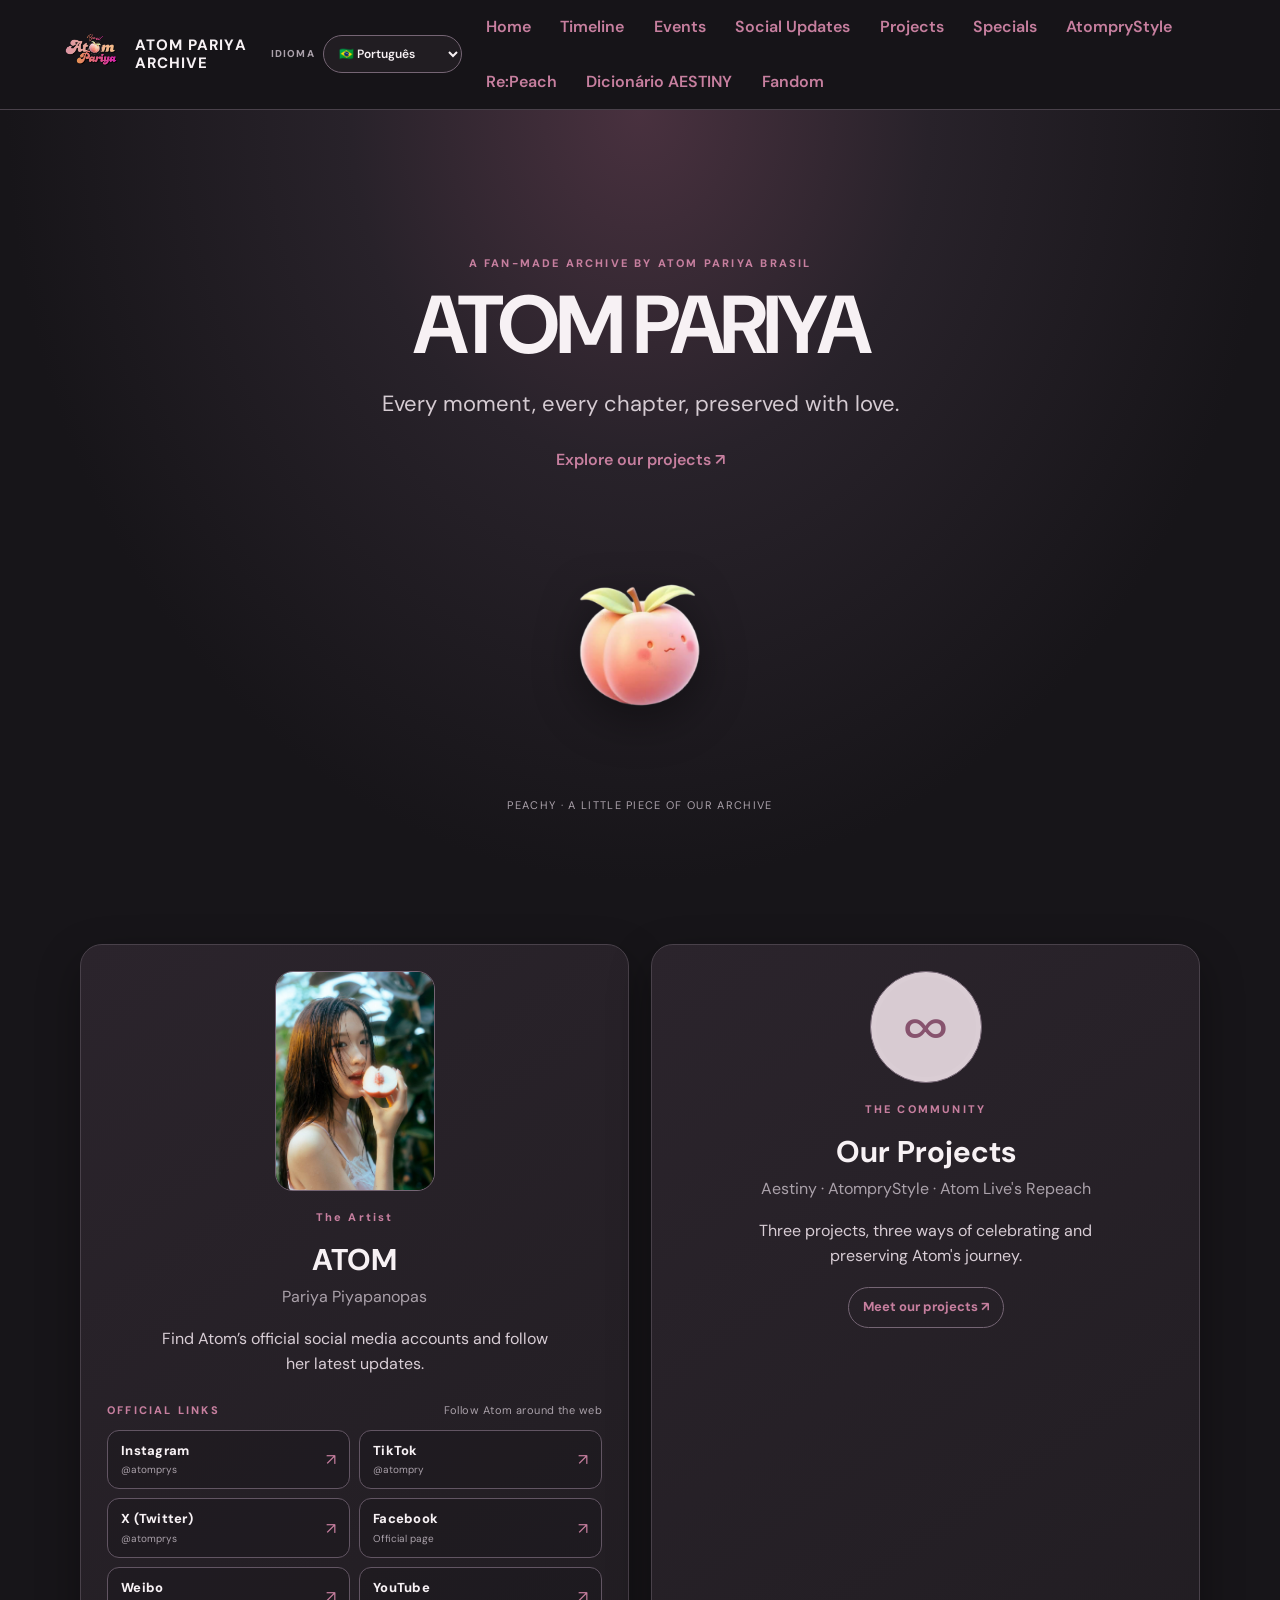
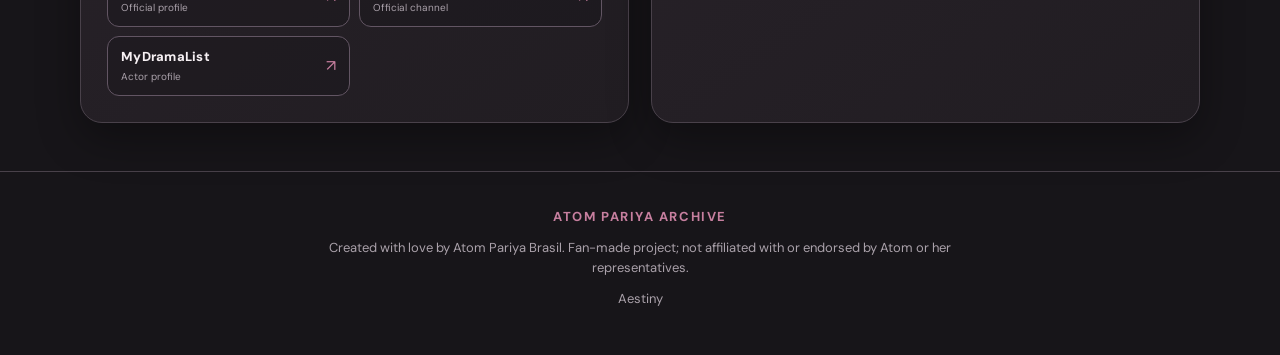
==== index.html @ 7e2a711a "Expand Fandom history and introduce Peachy mascot" ====
<!doctype html>
<html lang="pt-BR">
<head>
  <meta charset="utf-8">
  <meta name="viewport" content="width=device-width, initial-scale=1">
  <meta name="theme-color" content="#171318">
  <title>Atom Pariya Archive | Brazil</title>
  <meta name="description" content="A fan-made archive dedicated to Atom Pariya, created by Atom Pariya Brasil.">
  <link rel="stylesheet" href="styles.css?v=projects-catalogue-2026-1">
</head>
<body>
<header class="site-header">
  <a class="brand" href="#home-cards" aria-label="Atom Pariya Brasil Archive"><img class="brand-logo" src="1.%20assets/Logo%20png.png" alt="Atom Pariya Brasil"><span class="brand-label"><span>Atom Pariya</span><span>Archive</span></span></a>
  <button class="menu-toggle" aria-label="Abrir menu" aria-expanded="false">☰</button>
  <div class="language-switcher"><label for="language-select" class="language-label">Idioma</label><select id="language-select" aria-label="Selecionar idioma"><option value="pt">🇧🇷 Português</option><option value="en">🇬🇧 English</option><option value="es">🇪🇸 Español</option><option value="th">🇹🇭 ภาษาไทย</option></select></div>
  <nav id="nav">
    <a href="#home-cards">Home</a><a href="#timeline">Timeline</a><a href="#events">Events</a><a href="#social-updates">Social Updates</a><a href="#projects">Projects</a>
    <a href="#specials">Specials</a><a href="#style">AtompryStyle</a><a href="#repeach">Re:Peach</a><a href="#dictionary">Dicionário AESTINY</a><a href="#fandom">Fandom</a>
  </nav>
</header>

<main id="home">
  <section class="hero">
    <p class="eyebrow">A FAN-MADE ARCHIVE BY ATOM PARIYA BRASIL</p>
    <h1>ATOM PARIYA</h1>
    <p class="subtitle">Every moment, every chapter, preserved with love.</p>
    <a class="text-link" href="#projects">Explore our projects ↗</a>
    <div class="peachy-showcase" aria-label="Mascote Peachy em diferentes versões">
      <img id="peachy-rotator" src="1.%20assets/Peachy/Padrao/6.png" alt="Mascote Peachy — toque para ver a próxima arte; toque e segure para ampliar" loading="eager" role="button" tabindex="0" aria-label="Peachy. Toque para trocar a arte; toque e segure para ampliar.">
      <span>Peachy · A little piece of our archive</span>
    </div>
  </section>

  <section class="profiles section-wrap" id="home-cards">
    <article class="profile-card">
      <div class="portrait portrait-atom"><img src="1.%20assets/Atom/IMG_2826.jpeg" alt="Atom Pariya"></div>
      <p class="eyebrow">The Artist</p><h2>ATOM</h2>
      <p class="muted">Pariya Piyapanopas</p>
      <p class="card-copy">Find Atom’s official social media accounts and follow her latest updates.</p>
      <div class="social-heading"><span class="eyebrow">OFFICIAL LINKS</span><span class="social-note">Follow Atom around the web</span></div>
      <div class="social-links">
        <a href="https://www.instagram.com/atomprys?avpt=MWRrcW5yYWtlejJ3ZQ==" target="_blank" rel="noopener noreferrer"><span class="social-name">Instagram</span><span class="social-detail">@atomprys</span><span class="social-arrow">↗</span></a>
        <a href="https://www.tiktok.com/@atompry?_r=1&_t=ZS-9Bi00PUHsOc" target="_blank" rel="noopener noreferrer"><span class="social-name">TikTok</span><span class="social-detail">@atompry</span><span class="social-arrow">↗</span></a>
        <a href="https://x.com/atomprys?s=11" target="_blank" rel="noopener noreferrer"><span class="social-name">X (Twitter)</span><span class="social-detail">@atomprys</span><span class="social-arrow">↗</span></a>
        <a href="https://www.facebook.com/share/1FZbXjCUi7/?mibextid=wwXIfr" target="_blank" rel="noopener noreferrer"><span class="social-name">Facebook</span><span class="social-detail">Official page</span><span class="social-arrow">↗</span></a>
        <a href="https://weibo.com/u/8350121537" target="_blank" rel="noopener noreferrer"><span class="social-name">Weibo</span><span class="social-detail">Official profile</span><span class="social-arrow">↗</span></a>
        <a href="https://youtube.com/@atomprysderr7944?si=LPF7q2s1HquQ-XQS" target="_blank" rel="noopener noreferrer"><span class="social-name">YouTube</span><span class="social-detail">Official channel</span><span class="social-arrow">↗</span></a>
        <a href="https://mydramalist.com/people/19658-atom-pariya-piyapanopas" target="_blank" rel="noopener noreferrer"><span class="social-name">MyDramaList</span><span class="social-detail">Actor profile</span><span class="social-arrow">↗</span></a>
      </div>
    </article>
    <article class="profile-card project-profile">
      <div class="portrait portrait-aestiny">∞</div>
      <p class="eyebrow">THE COMMUNITY</p><h2>Our Projects</h2>
      <p class="muted">Aestiny · AtompryStyle · Atom Live's Repeach</p>
      <p class="card-copy">Three projects, three ways of celebrating and preserving Atom's journey.</p>
      <a class="outline-link" href="#projects">Meet our projects ↗</a>
    </article>
  </section>

  <section class="section-wrap intro">
    <p class="eyebrow">WELCOME TO THE ARCHIVE</p>
    <h2>A place for every chapter.</h2>
    <p class="muted">Browse updates, events, projects, special moments, fashion looks and archived live streams.</p>
  </section>

  <section class="section-wrap" id="projects">
<div class="section-heading"><div><p class="eyebrow">ATOM PARIYA BRASIL · FANBASE ARCHIVE</p><h2>Projects</h2><p class="muted">Um registro das iniciativas, homenagens e demonstrações de carinho realizadas pela comunidade.</p></div><img class="section-peachy" src="1.%20assets/Peachy/Padrao/6.png" alt="" aria-hidden="true" loading="lazy" draggable="false"></div>
<div class="fan-project-intro"><p>Este espaço reúne os projetos feitos pelos fãs para celebrar e apoiar Atom: ações de aniversário, presentes, apoio à alimentação, campanhas, eventos e outras iniciativas. Cada registro poderá reunir planejamento, datas, fotos, vídeos, metas, resultados e links das publicações.</p></div>
<div class="fan-project-grid">
<article class="fan-project-card"><span class="fan-project-icon">♡</span><p class="eyebrow">HOMENAGENS</p><h3>Birthday Projects</h3><p>Projetos de aniversário, mensagens, vídeos, artes e celebrações preparadas pelos fãs.</p><span class="fan-project-note">Arquivo de ações e lembranças</span></article>
<article class="fan-project-card"><span class="fan-project-icon">🎁</span><p class="eyebrow">PRESENTES</p><h3>Gifts & Presents</h3><p>Presentes enviados à Atom, ocasiões, registros de entrega e agradecimentos, quando disponíveis.</p><span class="fan-project-note">Arquivo de presentes</span></article>
<article class="fan-project-card"><span class="fan-project-icon">✿</span><p class="eyebrow">APOIO À EQUIPE</p><h3>Food Support</h3><p>Ações de apoio alimentar para Atom, elenco e equipes durante gravações e atividades.</p><span class="fan-project-note">Ações de apoio e bastidores</span></article>
<article class="fan-project-card"><span class="fan-project-icon">✦</span><p class="eyebrow">CAMPANHAS</p><h3>Fan Support & Campaigns</h3><p>Arrecadações, painéis, divulgações, ações coletivas e campanhas especiais.</p><span class="fan-project-note">Campanhas e resultados</span></article>
<article class="fan-project-card"><span class="fan-project-icon">⌂</span><p class="eyebrow">ENCONTROS</p><h3>Events & Fanmeetings</h3><p>Iniciativas de fãs relacionadas a encontros, fanmeetings e apoio em eventos.</p><span class="fan-project-note">Eventos e participação da comunidade</span></article>
<article class="fan-project-card"><span class="fan-project-icon">∞</span><p class="eyebrow">INICIATIVAS ESPECIAIS</p><h3>Special Projects</h3><p>Outras homenagens, colaborações e projetos que merecem permanecer registrados.</p><span class="fan-project-note">Outras iniciativas</span></article>
</div><p class="archive-note">O arquivo será preenchido com registros e materiais confirmados. Metas não alcançadas, projetos individuais e ações coletivas também fazem parte da história e serão apresentados com transparência.</p></section>
  <section class="section-wrap knowledge-section" id="dictionary">
    <div class="section-heading"><div><p class="eyebrow">AESTINY · LANGUAGE & REFERENCES</p><h2>Dicionário AESTINY</h2><p class="muted">Um guia para entender palavras, expressões, referências e termos ligados à Atom, ao VIIS e ao universo AESTINY.</p></div><img class="section-peachy" src="1.%20assets/Peachy/Padrao/6.png" alt="" aria-hidden="true" loading="lazy" draggable="false"></div>
    <p class="knowledge-intro">Os significados são apresentados com contexto. Quando uma expressão depender da situação em que Atom a usou, isso será indicado para evitar traduções literais que mudem a intenção.</p>
    <div class="knowledge-grid">
      <article class="knowledge-card"><p class="eyebrow">CARREIRA · MÚSICA</p><h3>Debut</h3><p>Estreia oficial de uma artista, grupo ou projeto na indústria do entretenimento. No K-pop e no T-pop, costuma marcar o início oficial das atividades de um grupo ou solista.</p></article>
      <article class="knowledge-card"><p class="eyebrow">CARREIRA · MÚSICA</p><h3>Debut Single</h3><p>O single de estreia: a primeira música lançada oficialmente para apresentar um artista ou grupo ao público.</p></article>
      <article class="knowledge-card"><p class="eyebrow">VIIS · POSIÇÕES</p><h3>Visual</h3><p>Uma posição ou título usado em alguns grupos para destacar a integrante associada à imagem visual do grupo. Não significa que essa seja sua única função ou habilidade.</p></article>
      <article class="knowledge-card"><p class="eyebrow">VIIS · POSIÇÕES</p><h3>Leader Vocal</h3><p>Termo usado para indicar uma vocalista de destaque ou liderança na linha vocal. A designação exata pode variar conforme a forma como a própria empresa apresenta as posições do grupo.</p></article>
      <article class="knowledge-card"><p class="eyebrow">EXPRESSÕES · THAI</p><h3>Leeng</h3><p>Expressão registrada aqui conforme a pronúncia/romanização usada pelos fãs. O significado e a escrita tailandesa precisam ser confirmados pelo contexto original antes de fixarmos uma tradução.</p></article>
      <article class="knowledge-card"><p class="eyebrow">FANDOM · GÍRIAS</p><h3>Kê (เคะ)</h3><p>Termo usado em comunidades de BL/GL e fandoms para se referir ao papel bottom/passivo em uma dinâmica de casal fictícia. O sentido depende do contexto e não deve ser usado para presumir a vida pessoal de alguém.</p></article>
      <article class="knowledge-card"><p class="eyebrow">FANDOM · GÍRIAS</p><h3>Mé (เมะ)</h3><p>Termo usado em comunidades de BL/GL e fandoms para se referir ao papel top/ativo em uma dinâmica de casal fictícia. O sentido depende do contexto e não deve ser usado para presumir a vida pessoal de alguém.</p></article>
      <article class="knowledge-card"><p class="eyebrow">EXPRESSÕES · ENGLISH</p><h3>Slaaaay</h3><p>Gíria elogiosa em inglês, usada para celebrar alguém que arrasou, está incrível ou fez algo muito bem. Alongar o “a” intensifica a empolgação.</p></article>
      <article class="knowledge-card"><p class="eyebrow">ATOM · EXPRESSÕES</p><h3>I love red</h3><p>Frase em inglês associada à Atom e registrada como uma de suas expressões recorrentes. O contexto específico de cada uso pode ser acrescentado junto ao exemplo ou vídeo de origem.</p></article>
      <article class="knowledge-card"><p class="eyebrow">ATOM · GESTOS</p><h3>Peach Sign</h3><p>O gesto de formar ou apontar para um pêssego nas bochechas, criando a referência visual ao símbolo de Peachy e ao universo da Atom.</p></article>
    </div>
    <p class="archive-note">O dicionário será ampliado aos poucos. Expressões com grafia ou significado ainda não confirmados ficarão identificadas como pendentes de contexto.</p>
  </section>
  <section class="section-wrap knowledge-section" id="fandom">
    <div class="section-heading"><div><p class="eyebrow">AESTINY · FAN CULTURE</p><h2>Fandom</h2><p class="muted">A história dos nomes que acompanharam cada fase da nossa caminhada com Atom — e os símbolos que continuam nos unindo.</p></div><img class="section-peachy" src="1.%20assets/Peachy/Padrao/6.png" alt="" aria-hidden="true" loading="lazy" draggable="false"></div>
    <div class="fandom-story">
      <p class="fandom-lead">Cada nome marcou um momento especial da nossa história com Atom. Eles não representam fandoms separados, nem etapas que se substituem: são capítulos que se somam e fazem parte de quem somos hoje.</p>
      <div class="fandom-name-list">
        <article class="knowledge-card fandom-era"><p class="eyebrow">2015 EM DIANTE · AS PRIMEIRAS REFERÊNCIAS</p><h3>Peach 🍑</h3><p>Desde 2015, os primeiros fãs usavam “Peach” para se referir à Atom e também a si mesmos. Foi uma das primeiras formas carinhosas de criar uma identidade compartilhada entre ela e quem a acompanhava.</p></article>
        <article class="knowledge-card fandom-era"><p class="eyebrow">2023–2026 · FASE VIIS / GNEST</p><h3>Atomic</h3><p>Entre 2023 e 2026, “Atomic” foi usado para se referir aos fãs antigos de Atom e também aos fãs que a tinham como bias ou ult e a conheceram durante sua trajetória como trainee na GNEST/GMM Academy ou como integrante do VIIS.</p></article>
        <article class="knowledge-card fandom-era"><p class="eyebrow">MARÇO–22 DE OUTUBRO DE 2026 · BROKEN (OF) LOVE</p><h3>Fayemily da Atom</h3><p>Na cerimônia de bênçãos de <em>Broken (Of) Love</em>, em março de 2026, Atom nos chamou pela primeira vez de “Fayemily” dela. Recebemos esse nome com muito carinho e continuamos a usá-lo. Ele representa o começo de mais um ciclo que Atom sonhava viver — e que tivemos o prazer de acompanhar, viver e construir junto com ela.</p></article>
        <article class="knowledge-card fandom-era fandom-current"><p class="eyebrow">23 DE OUTUBRO DE 2026 · UM NOVO NOME OFICIAL</p><h3>AESTINY</h3><p>Em 23 de outubro de 2026, Atom nos nomeou oficialmente e nos chamou pela primeira vez de <strong>AESTINY</strong>.</p><p class="fandom-etymology"><strong>ATOM + AESTHETIC + INFINITY</strong></p><p>AESTINY nasce da junção de <strong>Atom</strong>, <strong>Aesthetic</strong> e <strong>Infinity</strong> — um nome que carrega a identidade da artista e a ideia de uma conexão que continua se expandindo.</p><p><a class="text-link" href="https://www.instagram.com/reel/De4ZEfQuX3F/?hvrq=Z3o1aGZkNTk3bTU5" target="_blank" rel="noopener noreferrer">Assistir ao vídeo com a tradução de Atom explicando o nome ↗</a></p></article>
      </div>
      <div class="fandom-welcome">
        <p>É importante lembrar: esses nomes não nos dividem. Cada um nasceu em uma época e se tornou parte agregadora da história que vivemos com Atom. Não nos consideramos apenas um deles, mas a união de todos — porque cada fase compartilhada com Atom tornou nossos dias mais felizes e leves.</p>
        <p>A quem chegou agora, ou se juntou a nós ao longo do caminho: sejam muito bem-vindos. Que os conteúdos de Atom possam trazer conforto quando vocês precisarem e acrescentar felicidade sempre que possível. Esperamos que nossa artista seja lembrada como alguém de sorriso leve e olhos cheios de vida — olhos que ficam pequenininhos quando ela sorri e que parecem ter o poder de aliviar as tristezas e os problemas de quem está por perto, criando seu próprio universo de risadas.</p>
      </div>
    </div>
    <div class="fandom-mascot">
      <div class="section-heading"><div><p class="eyebrow">OUR FANDOM MASCOT</p><h3>Peachy 🍑</h3></div></div>
      <div class="mascot-layout">
        <img src="1.%20assets/Peachy/Padrao/6.png" alt="Peachy, mascote do fandom de Atom" loading="lazy" draggable="false">
        <div><p>Peachy é o mascote que criamos para representar o fandom de Atom. Ele simboliza a própria Atom, pois ela é o motivo da equação que nos une, mesmo sendo tão diferentes e estando em tantas partes do mundo.</p>
        <p>Todos os anos, Peachy ganha uma nova versão, com características que representam os momentos vividos e as evoluções de Atom. Essas mudanças são definidas por votação do fandom, entre os fãs que mais contribuem enviando apoio à TomTom.</p>
        <p>Todos são bem-vindos para participar, compartilhar ideias e contribuir com boas mudanças para o mascote, para o time de organização e para a equipe como um todo. Peachy também cresce e se transforma com a participação e o carinho da comunidade.</p></div>
      </div>
    </div>
    <p class="archive-note">Peach, Atomic, Fayemily e AESTINY: nomes diferentes, uma só história construída com Atom.</p>
  </section>
  <section class="section-wrap" id="timeline">
    <div class="section-heading"><div><p class="eyebrow">THE JOURNEY</p><h2>Timeline</h2></div><img class="section-peachy" src="1.%20assets/Peachy/Padrao/6.png" alt="" aria-hidden="true" loading="lazy" draggable="false"></div>
    <div id="work-detail-panel" class="work-detail-panel" hidden><button type="button" class="work-detail-back" data-work-back>← Voltar à linha do tempo</button><div id="work-detail-content"></div></div><div class="timeline-list">
      <article class="timeline-entry"><div class="timeline-entry-content"><h3>Social Death Vote</h3><div class="timeline-slideshow" data-slideshow="social-death-vote" aria-label="Galeria de fotos de Social Death Vote"><img class="timeline-slide active" src="1.%20assets/Timeline/Social%20Death%20Vote/IMG_2840.jpeg" alt="Atom Pariya em Social Death Vote" loading="lazy"><img class="timeline-slide" src="1.%20assets/Timeline/Social%20Death%20Vote/IMG_2841.jpeg" alt="Atom Pariya em Social Death Vote" loading="lazy"><img class="timeline-slide" src="1.%20assets/Timeline/Social%20Death%20Vote/IMG_2842.jpeg" alt="Atom Pariya em Social Death Vote" loading="lazy"><img class="timeline-slide" src="1.%20assets/Timeline/Social%20Death%20Vote/IMG_2843.jpeg" alt="Atom Pariya em Social Death Vote" loading="lazy"><img class="timeline-slide" src="1.%20assets/Timeline/Social%20Death%20Vote/IMG_2844.jpeg" alt="Atom Pariya em Social Death Vote" loading="lazy"><img class="timeline-slide" src="1.%20assets/Timeline/Social%20Death%20Vote/IMG_2845.jpeg" alt="Atom Pariya em Social Death Vote" loading="lazy"></div><p class="timeline-year">19/05/2018 – 23/06/2018</p><p class="work-catalogue-kind">Série · Suspense · Mistério · Drama</p><p>Atom's first acting work. She played Best in the Channel 3 series.</p><button class="timeline-detail-button" type="button" data-work-detail="social-death-vote">Abrir arquivo da obra ↗</button></div></article>
      <article class="timeline-entry"><span class="timeline-year">2023–2025</span><div><h3>VIIS · GNEST</h3><p>Trajetória musical de Atom como integrante do grupo T-pop VIIS.</p><button class="timeline-detail-button" type="button" data-work-detail="viis">Abrir arquivo da trajetória ↗</button></div></article>
      <article class="timeline-entry"><span class="timeline-year">2026</span><div><h3>Fabel Entertainment</h3><p>A new chapter in Atom's career, expanding her work as an actress and performer.</p></div></article>
      <article class="timeline-entry"><span class="timeline-year">2026</span><div><h3>BROKEN (Of) LOVE</h3><p>Atom's second acting work, starring as Lalin / Lyla. Premiered on March 28, 2026.</p><button class="timeline-detail-button" type="button" data-work-detail="broken-of-love">Abrir arquivo da obra ↗</button></div></article>
      <div id="timeline-musical-entries" aria-live="polite"><p class="muted">Carregando os registros musicais…</p></div>
    </div>
  </section>
  <section class="section-wrap" id="social-updates">
    <div class="section-heading"><div><p class="eyebrow">ATOM · SOCIAL MEDIA ARCHIVE</p><h2>Social Updates</h2><p class="muted">Posts and moments shared by Atom across her official social media accounts.</p></div><img class="section-peachy" src="1.%20assets/Peachy/Padrao/6.png" alt="" aria-hidden="true" loading="lazy" draggable="false"></div>
    <div class="social-toolbar">
      <div class="social-update-categories" role="group" aria-label="Filter social publications">
        <button class="social-filter active" type="button" data-social-filter="all">All publications</button>
        <button class="social-filter" type="button" data-social-filter="posts">Posts</button>
        <button class="social-filter" type="button" data-social-filter="interactions">Interactions</button>
        <button class="social-filter" type="button" data-social-filter="fan-moments">Fan Moments</button>
      </div>
      <div class="social-view-switch" role="group" aria-label="Choose display mode">
        <button class="social-view-button active" type="button" data-social-view="feed" aria-pressed="true">Feed</button>
        <button class="social-view-button" type="button" data-social-view="table" aria-pressed="false">Table</button>
      </div>
    </div>
    <div class="social-filter-panel">
      <p class="social-filter-title">Filters</p>
      <div class="social-filter-controls">
        <label class="social-control"><span>Platform</span><select id="social-platform-filter"><option value="all">All platforms</option></select></label>
        <label class="social-control social-search-control"><span>Search captions & hashtags</span><input id="social-search" type="search" placeholder="Search captions, translations, hashtags..."></label>
        <label class="social-control"><span>Period</span><select id="social-period">
          <option value="all">Any date</option><option value="today">Today</option><option value="7d">Last 7 days</option><option value="30d">Last 30 days</option><option value="90d">Last 3 months</option><option value="year">This year</option><option value="custom">Custom range</option>
        </select></label>
        <label class="social-control"><span>Sort</span><select id="social-sort"><option value="newest">Newest first</option><option value="oldest">Oldest first</option></select></label>
      </div>
      <div class="social-custom-dates">
        <label class="social-control"><span>From</span><input id="social-from" type="date"></label>
        <label class="social-control"><span>To</span><input id="social-to" type="date"></label>
      </div>
      <p id="social-results-count" class="social-results-count" aria-live="polite">Showing 0 results</p>
    </div>
    <div id="social-updates-grid" class="social-updates-grid" aria-live="polite">
      <div class="empty-state social-empty"><span>♡</span><h3>Coming soon</h3><p>Social media updates will appear here as they are added to the archive.</p></div>
    </div>
    <p class="archive-note">Lives are archived separately in Re:Peach.</p>
  </section>
  <section class="section-wrap" id="events">
    <div class="section-heading"><div><p class="eyebrow">MEET · SHOWS · APPEARANCES</p><h2>Events</h2></div><img class="section-peachy" src="1.%20assets/Peachy/Padrao/6.png" alt="" aria-hidden="true" loading="lazy" draggable="false"></div>
    <div class="empty-state"><span>♡</span><h3>Events archive</h3><p>Browse events by date, category and project.</p></div>
  </section>
  <section class="section-wrap" id="specials">
    <div class="section-heading"><div><p class="eyebrow">MOMENTS THAT MATTER</p><h2>Specials</h2></div><img class="section-peachy" src="1.%20assets/Peachy/Padrao/6.png" alt="" aria-hidden="true" loading="lazy" draggable="false"></div>
    <div class="empty-state"><span>✿</span><h3>Special collections</h3><p>Birthdays, milestones, celebrations and themed collections.</p></div>
  </section>
  <section class="section-wrap" id="style">
    <div class="section-heading"><div><p class="eyebrow">K. PARIYA CLOSET</p><h2>AtompryStyle</h2></div><img class="section-peachy" src="1.%20assets/Peachy/Padrao/6.png" alt="" aria-hidden="true" loading="lazy" draggable="false"></div>
    <div class="filter-row"><button class="filter active">All Looks</button><button class="filter">Events</button><button class="filter">Casual</button><button class="filter">Airport</button><button class="filter">Brand Events</button><button class="filter">Accessories</button></div>
    <div class="empty-state"><span>✦</span><h3>The fashion archive</h3><p>Each look will have its own entry with date, occasion, identified pieces, brands and source links. Unconfirmed details will be marked as such.</p></div>
  </section>
  <section class="section-wrap" id="repeach">
    <div class="repeach-banner">
      <p class="eyebrow">ATOM LIVE'S</p>
      <h2>REPEA<span class="cut">T</span><span class="swap">CH</span></h2>
      <p>Every live deserves another peach.</p>
      <p class="muted">Full lives · Translations · Subtitles · Memorable moments</p>
    </div>
    <div class="live-archive-heading">
      <div><p class="eyebrow">THE LIVE COLLECTION</p><h2>Atom Live Archive</h2><p class="muted">A collection of lives featuring Atom — whether she is on camera or heard in the background.</p></div><img class="section-peachy" src="1.%20assets/Peachy/Padrao/6.png" alt="" aria-hidden="true" loading="lazy" draggable="false">
      <span class="live-count">32 VIDEOS</span>
    </div>
    <div class="live-sort-bar">
      <label for="live-sort">Organizar lives</label>
      <select id="live-sort" aria-label="Ordenar lives por data">
        <option value="oldest">Mais antiga → mais nova</option>
        <option value="newest">Mais nova → mais antiga</option>
      </select>
    </div>
    <div class="live-grid">
      <article class="live-card" data-video-id="Lmo2wD6LtfQ" data-date="2023-07-31">
        <a class="live-cover" href="https://youtu.be/Lmo2wD6LtfQ" target="_blank" rel="noopener noreferrer" aria-label="Assistir live no YouTube">
          <img src="https://i.ytimg.com/vi/Lmo2wD6LtfQ/hqdefault.jpg" alt="Capa da live 1" loading="lazy">
          <span class="live-play" aria-hidden="true">▶</span>
        </a>
        <div class="live-card-body">
          <p class="eyebrow">LIVE ARCHIVE · 01 · 31/07/2023 · PART 1</p>
          <h3><a class="live-title" data-video-title href="https://youtu.be/Lmo2wD6LtfQ" target="_blank" rel="noopener noreferrer">Atom Live IG – 31/07/2023 (Part. 01)</a></h3>
          <div class="live-summary">
            <strong>Resumo da live</strong>
            <p>Nesta live de 31 de julho de 2023, o foco principal é uma conversa informal entre membros de grupos da mesma empresa: o PERSES e o futuro grupo VIIS.</p>
            <p><strong>Destaques sobre Atom e o VIIS:</strong></p>
            <ul>
              <li><strong>Participação da Atom:</strong> Atom, integrante do VIIS, aparece na transmissão a partir de 22:04 e permanece até o fim, interagindo com o apresentador.</li>
              <li><strong>Contexto pré-debut:</strong> Nesta data, Atom e sua colega de grupo, Cheers, ainda não haviam debutado no VIIS.</li>
              <li><strong>Interação e rotina:</strong> A conversa acontece durante uma refeição noturna tardia. Enquanto Pluggy come mala tang, Atom conta que está jantando yum (uma salada tailandesa apimentada) e tom saeb (23:05–23:22).</li>
              <li><strong>Treinamento:</strong> Eles conversam sobre a rotina do dia e mencionam que passaram o tempo em treinamento de dança (24:32–25:02), mostrando a dedicação dos trainees da empresa antes do lançamento oficial de seus grupos.</li>
            </ul>
            <p><strong>Momentos fofos e engraçados da live:</strong></p>
            <ol>
              <li><strong>A espera de milhões de anos:</strong> Assim que Atom entra (22:22), eles brincam sobre a demora para ela aparecer. Pluggy comenta que estava esperando por ela “há 3 milhões de anos” (22:37).</li>
              <li><strong>Uma disputa gastronômica:</strong> Pluggy está comendo mala tang, enquanto Atom escolheu yum e tom saeb para o jantar (23:05–23:22). Os dois brincam sobre qual refeição é mais “apimentada” ou “saborosa”, transformando a conversa em uma espécie de crítica gastronômica (23:30).</li>
              <li><strong>Confusão com a tecnologia:</strong> Atom conta, de forma espontânea, que no início não sabia como convidar as pessoas para a live (24:05–24:11), provocando risadas e deixando a interação ainda mais descontraída.</li>
            </ol>
          </div>
          <a class="live-watch" href="https://youtu.be/Lmo2wD6LtfQ" target="_blank" rel="noopener noreferrer">Assistir no YouTube ↗</a>
        </div>
      </article>
      <article class="live-card" data-video-id="pNOs08qCO6I" data-date="2023-07-31">
        <a class="live-cover" href="https://youtu.be/pNOs08qCO6I" target="_blank" rel="noopener noreferrer" aria-label="Assistir live no YouTube">
          <img src="https://i.ytimg.com/vi/pNOs08qCO6I/hqdefault.jpg" alt="Capa da live 2" loading="lazy">
          <span class="live-play" aria-hidden="true">▶</span>
        </a>
        <div class="live-card-body">
          <p class="eyebrow">LIVE ARCHIVE · 02 · 31/07/2023 · PART 2</p>
          <h3><a class="live-title" data-video-title href="https://youtu.be/pNOs08qCO6I" target="_blank" rel="noopener noreferrer">Atom Live IG – 31/07/2023 (Part. 02)</a></h3>
          <div class="live-summary">
            <strong>Resumo da live</strong>
            <p>Nesta live de 31 de julho de 2023, acontece uma interação descontraída entre membros de diferentes grupos musicais tailandeses, especialmente Atom (do VIIS), Pluggy e Krittin (do PERSES), além de Cheers (também do VIIS).</p>
            <p><strong>Resumo da live:</strong></p>
            <ul>
              <li><strong>Início descontraído:</strong> Os membros conversam casualmente enquanto fazem suas refeições, comentando sobre horários de sono e vontade de comer. Atom menciona que está cansada por ter acordado cedo (0:21).</li>
              <li><strong>Interações e brincadeiras:</strong> O grupo brinca com filtros de câmera e comenta sobre a iluminação do ambiente (1:41). Também acontecem algumas confusões técnicas, com participantes entrando e saindo da live, além de uma conversa sobre um celular que caiu (3:21).</li>
              <li><strong>Dinâmica de grupo:</strong> Os participantes aproveitam o momento para se apresentar e brincar com os seguidores. Atom conta que está comendo e que pretende descansar logo após a transmissão (4:16).</li>
              <li><strong>Encerramento:</strong> Conforme terminam suas refeições, os integrantes começam a se despedir e se preparar para dormir. Atom faz um pedido final para que os fãs acompanhem o novo grupo VIIS e ouçam a música “Narak Noi Long Noi” (9:52).</li>
            </ul>
            <p><strong>Melhores momentos de Atom e VIIS:</strong></p>
            <ul>
              <li><strong>A “luta” contra a fome:</strong> Atom comenta de maneira fofa que, embora estivesse querendo dormir, ao ver comida (mala e yum), não resistiu e precisou comer (0:27).</li>
              <li><strong>Momentos engraçados com filtros:</strong> Atom brinca dizendo que está “acabada” e agradece pela existência dos filtros para melhorar o visual durante a live (1:00).</li>
              <li><strong>O momento do “aviso”:</strong> Atom comunica de forma educada e fofa que precisava se retirar para jantar em paz, provocando uma reação de surpresa e carinho dos outros participantes (4:16–4:34).</li>
              <li><strong>Promoção dedicada:</strong> Quase ao final da live, Atom assume um tom mais sério para divulgar o trabalho do grupo VIIS e o lançamento do grupo VIIS Official, demonstrando carinho e orgulho pelo projeto (9:56–10:24).</li>
            </ul>
          </div>
          <a class="live-watch" href="https://youtu.be/pNOs08qCO6I" target="_blank" rel="noopener noreferrer">Assistir no YouTube ↗</a>
        </div>
      </article>
      <article class="live-card" data-video-id="C1crcinDXRU" data-date="2023-11-16">
        <a class="live-cover" href="https://youtu.be/C1crcinDXRU" target="_blank" rel="noopener noreferrer" aria-label="Assistir live no YouTube">
          <img src="https://i.ytimg.com/vi/C1crcinDXRU/hqdefault.jpg" alt="Capa da live 3" loading="lazy">
          <span class="live-play" aria-hidden="true">▶</span>
        </a>
        <div class="live-card-body">
          <p class="eyebrow">LIVE ARCHIVE · 03 · 16/11/2023</p>
          <h3><a class="live-title" data-video-title href="https://youtu.be/C1crcinDXRU" target="_blank" rel="noopener noreferrer">Atom Pariya – 16/11/2023 (IG Live)</a></h3>
          <div class="live-summary">
            <strong>Resumo da live</strong>
            <p>Nesta live realizada em 16 de novembro de 2023, a artista Atom Pariya conversa com seus fãs para atualizar sobre sua saúde e compartilhar novidades. Aqui estão os principais pontos abordados:</p>
            <ul>
              <li><strong>Atualização de saúde:</strong> Atom comenta que está se recuperando de um quadro de COVID-19, que coincidiu com o seu aniversário de 22 anos, deixando-a um pouco isolada na data, mas ressalta que já está bem (1:05, 2:36).</li>
              <li><strong>Carreira e Shows:</strong> A artista relembra com entusiasmo os recentes showcases em Khon Kaen e Chon Buri (3:42), e convida os fãs para futuras apresentações, incluindo um evento na Universidade Thammasat no dia 20 (28:51) e o Jaturamitr Samakkhi no dia 18 (28:38).</li>
              <li><strong>Projeto Musical:</strong> Atom promove o segundo single do grupo VIIS, intitulado "ร้ายก็ได้ (Don't Mind)", incentivando os fãs a ouvirem e praticarem a coreografia (6:34, 10:36). Ela também menciona um documentário do grupo que é lançado todas as quintas-feiras às 20h (30:23).</li>
              <li><strong>Significado do grupo:</strong> Ela explica que o nome VIIS vem do finlandês para o número 5, representando as cinco integrantes do grupo (14:51).</li>
            </ul>
            <p><strong>Momentos fofos e engraçados da live:</strong></p>
            <ol>
              <li><strong>A Celebração tardia:</strong> Atom tem uma surpresa fofa quando trazem um bolo de aniversário para ela durante a live, celebrando seus 22 anos com direito a apagar velinhas e tudo mais (20:23 - 22:00).</li>
              <li><strong>A "Voz rouca de charme":</strong> Ao longo da live, ela brinca com o fato de sua voz estar um pouco rouca devido à doença, chamando-a carinhosamente de "voz com charme" ou "voz de charme" (8:38, 9:15, 25:12).</li>
              <li><strong>Unhas de "Kanom Kheng":</strong> A artista diverte o público ao comparar o formato de suas unhas com um doce tradicional tailandês chamado Kanom Kheng, rindo da situação (15:14, 17:39).</li>
              <li><strong>Interação com fãs:</strong> Atom demonstra ser muito atenciosa e engraçada ao tentar ler os comentários rapidamente, pedindo para os fãs conversarem com ela porque ela estava se sentindo solitária no início da transmissão (0:22, 12:55).</li>
            </ol>
          </div>
          <a class="live-watch" href="https://youtu.be/C1crcinDXRU" target="_blank" rel="noopener noreferrer">Assistir no YouTube ↗</a>
        </div>
      </article>
      <article class="live-card" data-video-id="wTMikUYp20I" data-date="2024-07-17">
        <a class="live-cover" href="https://youtu.be/wTMikUYp20I" target="_blank" rel="noopener noreferrer" aria-label="Assistir live no YouTube">
          <img src="https://i.ytimg.com/vi/wTMikUYp20I/hqdefault.jpg" alt="Capa da live 4" loading="lazy">
          <span class="live-play" aria-hidden="true">▶</span>
        </a>
        <div class="live-card-body">
          <p class="eyebrow">LIVE ARCHIVE · 04 · 17/07/2024</p>
          <h3><a class="live-title" data-video-title href="https://youtu.be/wTMikUYp20I" target="_blank" rel="noopener noreferrer">Live Tiktok Cheers – 17/07/2024 (Cheers 🎂)</a></h3>
          <div class="live-summary">
            <strong>Resumo da live</strong>
            <p>Nesta live de comemoração antecipada do aniversário de Cheers, realizada em 17 de julho de 2024 (0:29), Cheers conduz a transmissão apresentando o grupo VIIS e comentando sobre a rotina da viagem que realizaram (0:57–1:15). Atom não aparece visualmente na câmera, mas participa ativamente por meio de sua voz ao fundo.</p>
            <p><strong>Momentos em que Atom é citada ou ouvida:</strong></p>
            <ul>
              <li><strong>Comparação de estilo (5:56):</strong> Cheers comenta que cortou o cabelo para ter mais leveza durante as performances e compara o movimento dos fios com os de Atom, Tara e Sonya.</li>
              <li><strong>Apresentação do grupo (8:05):</strong> Cheers apresenta as cinco integrantes do VIIS, incluindo Atom.</li>
              <li><strong>Brincadeira da “espiã” (9:23–10:42):</strong> As integrantes brincam que Atom é uma “espiã” e, por isso, não aparece na câmera. Em vários momentos, é possível ouvir Atom rindo e comentando ao fundo, participando da interação. A brincadeira faz referência a um conteúdo dos vlogs e vídeos da GNEST produzido junto com o VIIS.</li>
              <li><strong>Cuidados com o cabelo (24:06, 25:42 e 26:58):</strong> Perto do final da live, Cheers explica em diferentes momentos que Atom está fora da tela porque está ocupada cuidando do cabelo ou lavando-o, enquanto as outras integrantes brincam com sua ausência.</li>
            </ul>
          </div>
          <a class="live-watch" href="https://youtu.be/wTMikUYp20I" target="_blank" rel="noopener noreferrer">Assistir no YouTube ↗</a>
        </div>
      </article>
      <article class="live-card" data-video-id="0F74H3nnKoo" data-date="2024-07-21">
        <a class="live-cover" href="https://youtu.be/0F74H3nnKoo" target="_blank" rel="noopener noreferrer" aria-label="Assistir live no YouTube">
          <img src="https://i.ytimg.com/vi/0F74H3nnKoo/hqdefault.jpg" alt="Capa da live 5" loading="lazy">
          <span class="live-play" aria-hidden="true">▶</span>
        </a>
        <div class="live-card-body">
          <p class="eyebrow">LIVE ARCHIVE · 05 · 21/07/2024</p>
          <h3><a class="live-title" data-video-title href="https://youtu.be/0F74H3nnKoo" target="_blank" rel="noopener noreferrer">Carregando título do vídeo…</a></h3>
          <div class="live-summary"><strong>Resumo da live</strong><p>Espaço reservado para registrar os assuntos, momentos e interações desta transmissão.</p></div>
          <a class="live-watch" href="https://youtu.be/0F74H3nnKoo" target="_blank" rel="noopener noreferrer">Assistir no YouTube ↗</a>
        </div>
      </article>
      <article class="live-card" data-video-id="aMOTpNMZOYc" data-date="2026-01-19">
        <a class="live-cover" href="https://youtu.be/aMOTpNMZOYc" target="_blank" rel="noopener noreferrer" aria-label="Assistir live no YouTube">
          <img src="https://i.ytimg.com/vi/aMOTpNMZOYc/hqdefault.jpg" alt="Capa da live 8" loading="lazy">
          <span class="live-play" aria-hidden="true">▶</span>
        </a>
        <div class="live-card-body">
          <p class="eyebrow">LIVE ARCHIVE · 08 · 19/01/2026</p>
          <h3><a class="live-title" data-video-title href="https://youtu.be/aMOTpNMZOYc" target="_blank" rel="noopener noreferrer">Carregando título do vídeo…</a></h3>
          <div class="live-summary"><strong>Resumo da live</strong><p>Espaço reservado para registrar os assuntos, momentos e interações desta transmissão.</p></div>
          <a class="live-watch" href="https://youtu.be/aMOTpNMZOYc" target="_blank" rel="noopener noreferrer">Assistir no YouTube ↗</a>
        </div>
      </article>
      <article class="live-card" data-video-id="q5gggs3DT28" data-date="2026-01-30" data-date-order="1" data-date-order="1">
        <a class="live-cover" href="https://youtu.be/q5gggs3DT28" target="_blank" rel="noopener noreferrer" aria-label="Assistir live no YouTube">
          <img src="https://i.ytimg.com/vi/q5gggs3DT28/hqdefault.jpg" alt="Capa da live 10" loading="lazy">
          <span class="live-play" aria-hidden="true">▶</span>
        </a>
        <div class="live-card-body">
          <p class="eyebrow">LIVE ARCHIVE · 10 · 30/01/2026</p>
          <h3><a class="live-title" data-video-title href="https://youtu.be/q5gggs3DT28" target="_blank" rel="noopener noreferrer">Carregando título do vídeo…</a></h3>
          <div class="live-summary"><strong>Resumo da live</strong><p>Espaço reservado para registrar os assuntos, momentos e interações desta transmissão.</p></div>
          <a class="live-watch" href="https://youtu.be/q5gggs3DT28" target="_blank" rel="noopener noreferrer">Assistir no YouTube ↗</a>
        </div>
      </article>
      <article class="live-card" data-video-id="hzzDSbiXYkY" data-date="2026-01-30" data-date-order="0" data-date-order="0">
        <a class="live-cover" href="https://youtu.be/hzzDSbiXYkY" target="_blank" rel="noopener noreferrer" aria-label="Assistir live no YouTube">
          <img src="https://i.ytimg.com/vi/hzzDSbiXYkY/hqdefault.jpg" alt="Capa da live 9" loading="lazy">
          <span class="live-play" aria-hidden="true">▶</span>
        </a>
        <div class="live-card-body">
          <p class="eyebrow">LIVE ARCHIVE · 09 · 30/01/2026</p>
          <h3><a class="live-title" data-video-title href="https://youtu.be/hzzDSbiXYkY" target="_blank" rel="noopener noreferrer">Carregando título do vídeo…</a></h3>
          <div class="live-summary"><strong>Resumo da live</strong><p>Espaço reservado para registrar os assuntos, momentos e interações desta transmissão.</p></div>
          <a class="live-watch" href="https://youtu.be/hzzDSbiXYkY" target="_blank" rel="noopener noreferrer">Assistir no YouTube ↗</a>
        </div>
      </article>
      <article class="live-card" data-video-id="r0YR1UpP7Jk" data-date="2026-03-14">
        <a class="live-cover" href="https://youtu.be/r0YR1UpP7Jk" target="_blank" rel="noopener noreferrer" aria-label="Assistir live no YouTube">
          <img src="https://i.ytimg.com/vi/r0YR1UpP7Jk/hqdefault.jpg" alt="Capa da live 12" loading="lazy">
          <span class="live-play" aria-hidden="true">▶</span>
        </a>
        <div class="live-card-body">
          <p class="eyebrow">LIVE ARCHIVE · 12 · 14/03/2026</p>
          <h3><a class="live-title" data-video-title href="https://youtu.be/r0YR1UpP7Jk" target="_blank" rel="noopener noreferrer">Carregando título do vídeo…</a></h3>
          <div class="live-summary"><strong>Resumo da live</strong><p>Espaço reservado para registrar os assuntos, momentos e interações desta transmissão.</p></div>
          <a class="live-watch" href="https://youtu.be/r0YR1UpP7Jk" target="_blank" rel="noopener noreferrer">Assistir no YouTube ↗</a>
        </div>
      </article>
      <article class="live-card" data-video-id="jBPuFgKqlPo" data-date="2026-03-14">
        <a class="live-cover" href="https://youtu.be/jBPuFgKqlPo" target="_blank" rel="noopener noreferrer" aria-label="Assistir live no YouTube">
          <img src="https://i.ytimg.com/vi/jBPuFgKqlPo/hqdefault.jpg" alt="Capa da live 13" loading="lazy">
          <span class="live-play" aria-hidden="true">▶</span>
        </a>
        <div class="live-card-body">
          <p class="eyebrow">LIVE ARCHIVE · 13 · 14/03/2026</p>
          <h3><a class="live-title" data-video-title href="https://youtu.be/jBPuFgKqlPo" target="_blank" rel="noopener noreferrer">Carregando título do vídeo…</a></h3>
          <div class="live-summary"><strong>Resumo da live</strong><p>Espaço reservado para registrar os assuntos, momentos e interações desta transmissão.</p></div>
          <a class="live-watch" href="https://youtu.be/jBPuFgKqlPo" target="_blank" rel="noopener noreferrer">Assistir no YouTube ↗</a>
        </div>
      </article>
      <article class="live-card" data-video-id="Aoz4QM3PkoA" data-date="2026-03-14">
        <a class="live-cover" href="https://youtu.be/Aoz4QM3PkoA" target="_blank" rel="noopener noreferrer" aria-label="Assistir live no YouTube">
          <img src="https://i.ytimg.com/vi/Aoz4QM3PkoA/hqdefault.jpg" alt="Capa da live 14" loading="lazy">
          <span class="live-play" aria-hidden="true">▶</span>
        </a>
        <div class="live-card-body">
          <p class="eyebrow">LIVE ARCHIVE · 14 · 14/03/2026</p>
          <h3><a class="live-title" data-video-title href="https://youtu.be/Aoz4QM3PkoA" target="_blank" rel="noopener noreferrer">Carregando título do vídeo…</a></h3>
          <div class="live-summary"><strong>Resumo da live</strong><p>Espaço reservado para registrar os assuntos, momentos e interações desta transmissão.</p></div>
          <a class="live-watch" href="https://youtu.be/Aoz4QM3PkoA" target="_blank" rel="noopener noreferrer">Assistir no YouTube ↗</a>
        </div>
      </article>
      <article class="live-card" data-video-id="GyyWAxtovss" data-date="2026-05-25">
        <a class="live-cover" href="https://youtu.be/GyyWAxtovss" target="_blank" rel="noopener noreferrer" aria-label="Assistir live no YouTube">
          <img src="https://i.ytimg.com/vi/GyyWAxtovss/hqdefault.jpg" alt="Capa da live 18" loading="lazy">
          <span class="live-play" aria-hidden="true">▶</span>
        </a>
        <div class="live-card-body">
          <p class="eyebrow">LIVE ARCHIVE · 18 · 25/05/2026</p>
          <h3><a class="live-title" data-video-title href="https://youtu.be/GyyWAxtovss" target="_blank" rel="noopener noreferrer">Carregando título do vídeo…</a></h3>
          <div class="live-summary"><strong>Resumo da live</strong><p>Espaço reservado para registrar os assuntos, momentos e interações desta transmissão.</p></div>
          <a class="live-watch" href="https://youtu.be/GyyWAxtovss" target="_blank" rel="noopener noreferrer">Assistir no YouTube ↗</a>
        </div>
      </article>
      <article class="live-card" data-video-id="BJ_B8pdckxM" data-date="2026-05-25">
        <a class="live-cover" href="https://youtu.be/BJ_B8pdckxM" target="_blank" rel="noopener noreferrer" aria-label="Assistir live no YouTube">
          <img src="https://i.ytimg.com/vi/BJ_B8pdckxM/hqdefault.jpg" alt="Capa da live 19" loading="lazy">
          <span class="live-play" aria-hidden="true">▶</span>
        </a>
        <div class="live-card-body">
          <p class="eyebrow">LIVE ARCHIVE · 19 · 25/05/2026</p>
          <h3><a class="live-title" data-video-title href="https://youtu.be/BJ_B8pdckxM" target="_blank" rel="noopener noreferrer">Carregando título do vídeo…</a></h3>
          <div class="live-summary"><strong>Resumo da live</strong><p>Espaço reservado para registrar os assuntos, momentos e interações desta transmissão.</p></div>
          <a class="live-watch" href="https://youtu.be/BJ_B8pdckxM" target="_blank" rel="noopener noreferrer">Assistir no YouTube ↗</a>
        </div>
      </article>
      <article class="live-card" data-video-id="0hd8Aok_-OI" data-date="2026-05-17">
        <a class="live-cover" href="https://youtu.be/0hd8Aok_-OI" target="_blank" rel="noopener noreferrer" aria-label="Assistir live no YouTube">
          <img src="https://i.ytimg.com/vi/0hd8Aok_-OI/hqdefault.jpg" alt="Capa da live 17" loading="lazy">
          <span class="live-play" aria-hidden="true">▶</span>
        </a>
        <div class="live-card-body">
          <p class="eyebrow">LIVE ARCHIVE · 17 · 17/05/2026</p>
          <h3><a class="live-title" data-video-title href="https://youtu.be/0hd8Aok_-OI" target="_blank" rel="noopener noreferrer">Carregando título do vídeo…</a></h3>
          <div class="live-summary"><strong>Resumo da live</strong><p>Espaço reservado para registrar os assuntos, momentos e interações desta transmissão.</p></div>
          <a class="live-watch" href="https://youtu.be/0hd8Aok_-OI" target="_blank" rel="noopener noreferrer">Assistir no YouTube ↗</a>
        </div>
      </article>
      <article class="live-card" data-video-id="Zip_KV2oKhQ" data-date="2026-05-10">
        <a class="live-cover" href="https://youtu.be/Zip_KV2oKhQ" target="_blank" rel="noopener noreferrer" aria-label="Assistir live no YouTube">
          <img src="https://i.ytimg.com/vi/Zip_KV2oKhQ/hqdefault.jpg" alt="Capa da live 16" loading="lazy">
          <span class="live-play" aria-hidden="true">▶</span>
        </a>
        <div class="live-card-body">
          <p class="eyebrow">LIVE ARCHIVE · 16 · 10/05/2026</p>
          <h3><a class="live-title" data-video-title href="https://youtu.be/Zip_KV2oKhQ" target="_blank" rel="noopener noreferrer">Carregando título do vídeo…</a></h3>
          <div class="live-summary"><strong>Resumo da live</strong><p>Espaço reservado para registrar os assuntos, momentos e interações desta transmissão.</p></div>
          <a class="live-watch" href="https://youtu.be/Zip_KV2oKhQ" target="_blank" rel="noopener noreferrer">Assistir no YouTube ↗</a>
        </div>
      </article>
      <article class="live-card" data-video-id="n1vGeQ5k-CY" data-date="2026-06-08">
        <a class="live-cover" href="https://youtu.be/n1vGeQ5k-CY" target="_blank" rel="noopener noreferrer" aria-label="Assistir live no YouTube">
          <img src="https://i.ytimg.com/vi/n1vGeQ5k-CY/hqdefault.jpg" alt="Capa da live 20" loading="lazy">
          <span class="live-play" aria-hidden="true">▶</span>
        </a>
        <div class="live-card-body">
          <p class="eyebrow">LIVE ARCHIVE · 20 · 08/06/2026</p>
          <h3><a class="live-title" data-video-title href="https://youtu.be/n1vGeQ5k-CY" target="_blank" rel="noopener noreferrer">Carregando título do vídeo…</a></h3>
          <div class="live-summary"><strong>Resumo da live</strong><p>Espaço reservado para registrar os assuntos, momentos e interações desta transmissão.</p></div>
          <a class="live-watch" href="https://youtu.be/n1vGeQ5k-CY" target="_blank" rel="noopener noreferrer">Assistir no YouTube ↗</a>
        </div>
      </article>
      <article class="live-card" data-video-id="Yk-NtiSVHC0" data-date="2026-06-08">
        <a class="live-cover" href="https://youtu.be/Yk-NtiSVHC0" target="_blank" rel="noopener noreferrer" aria-label="Assistir live no YouTube">
          <img src="https://i.ytimg.com/vi/Yk-NtiSVHC0/hqdefault.jpg" alt="Capa da live 21" loading="lazy">
          <span class="live-play" aria-hidden="true">▶</span>
        </a>
        <div class="live-card-body">
          <p class="eyebrow">LIVE ARCHIVE · 21 · 08/06/2026</p>
          <h3><a class="live-title" data-video-title href="https://youtu.be/Yk-NtiSVHC0" target="_blank" rel="noopener noreferrer">Carregando título do vídeo…</a></h3>
          <div class="live-summary"><strong>Resumo da live</strong><p>Espaço reservado para registrar os assuntos, momentos e interações desta transmissão.</p></div>
          <a class="live-watch" href="https://youtu.be/Yk-NtiSVHC0" target="_blank" rel="noopener noreferrer">Assistir no YouTube ↗</a>
        </div>
      </article>
      <article class="live-card" data-video-id="FzCKZJC1k9A" data-date="2026-06-16">
        <a class="live-cover" href="https://youtu.be/FzCKZJC1k9A" target="_blank" rel="noopener noreferrer" aria-label="Assistir live no YouTube">
          <img src="https://i.ytimg.com/vi/FzCKZJC1k9A/hqdefault.jpg" alt="Capa da live 22" loading="lazy">
          <span class="live-play" aria-hidden="true">▶</span>
        </a>
        <div class="live-card-body">
          <p class="eyebrow">LIVE ARCHIVE · 22 · 16/06/2026</p>
          <h3><a class="live-title" data-video-title href="https://youtu.be/FzCKZJC1k9A" target="_blank" rel="noopener noreferrer">Carregando título do vídeo…</a></h3>
          <div class="live-summary"><strong>Resumo da live</strong><p>Espaço reservado para registrar os assuntos, momentos e interações desta transmissão.</p></div>
          <a class="live-watch" href="https://youtu.be/FzCKZJC1k9A" target="_blank" rel="noopener noreferrer">Assistir no YouTube ↗</a>
        </div>
      </article>
      <article class="live-card" data-video-id="OIKRAh9FVC0" data-date="2026-07-10">
        <a class="live-cover" href="https://youtu.be/OIKRAh9FVC0" target="_blank" rel="noopener noreferrer" aria-label="Assistir live no YouTube">
          <img src="https://i.ytimg.com/vi/OIKRAh9FVC0/hqdefault.jpg" alt="Capa da live 24" loading="lazy">
          <span class="live-play" aria-hidden="true">▶</span>
        </a>
        <div class="live-card-body">
          <p class="eyebrow">LIVE ARCHIVE · 24 · 10/07/2026</p>
          <h3><a class="live-title" data-video-title href="https://youtu.be/OIKRAh9FVC0" target="_blank" rel="noopener noreferrer">Carregando título do vídeo…</a></h3>
          <div class="live-summary"><strong>Resumo da live</strong><p>Espaço reservado para registrar os assuntos, momentos e interações desta transmissão.</p></div>
          <a class="live-watch" href="https://youtu.be/OIKRAh9FVC0" target="_blank" rel="noopener noreferrer">Assistir no YouTube ↗</a>
        </div>
      </article>
      <article class="live-card" data-video-id="ouRCM8SOuYI" data-date="2026-08-20">
        <a class="live-cover" href="https://youtu.be/ouRCM8SOuYI" target="_blank" rel="noopener noreferrer" aria-label="Assistir live no YouTube">
          <img src="https://i.ytimg.com/vi/ouRCM8SOuYI/hqdefault.jpg" alt="Capa da live 25" loading="lazy">
          <span class="live-play" aria-hidden="true">▶</span>
        </a>
        <div class="live-card-body">
          <p class="eyebrow">LIVE ARCHIVE · 25 · 20/08/2026</p>
          <h3><a class="live-title" data-video-title href="https://youtu.be/ouRCM8SOuYI" target="_blank" rel="noopener noreferrer">Carregando título do vídeo…</a></h3>
          <div class="live-summary"><strong>Resumo da live</strong><p>Espaço reservado para registrar os assuntos, momentos e interações desta transmissão.</p></div>
          <a class="live-watch" href="https://youtu.be/ouRCM8SOuYI" target="_blank" rel="noopener noreferrer">Assistir no YouTube ↗</a>
        </div>
      </article>
      <article class="live-card" data-video-id="_lYukWGoXf8" data-date="2026-08-28">
        <a class="live-cover" href="https://youtu.be/_lYukWGoXf8" target="_blank" rel="noopener noreferrer" aria-label="Assistir live no YouTube">
          <img src="https://i.ytimg.com/vi/_lYukWGoXf8/hqdefault.jpg" alt="Capa da live 26" loading="lazy">
          <span class="live-play" aria-hidden="true">▶</span>
        </a>
        <div class="live-card-body">
          <p class="eyebrow">LIVE ARCHIVE · 26 · 28/08/2026</p>
          <h3><a class="live-title" data-video-title href="https://youtu.be/_lYukWGoXf8" target="_blank" rel="noopener noreferrer">Carregando título do vídeo…</a></h3>
          <div class="live-summary"><strong>Resumo da live</strong><p>Espaço reservado para registrar os assuntos, momentos e interações desta transmissão.</p></div>
          <a class="live-watch" href="https://youtu.be/_lYukWGoXf8" target="_blank" rel="noopener noreferrer">Assistir no YouTube ↗</a>
        </div>
      </article>
      <article class="live-card" data-video-id="vTbwuARKfM0" data-date="2026-09-30">
        <a class="live-cover" href="https://youtu.be/vTbwuARKfM0" target="_blank" rel="noopener noreferrer" aria-label="Assistir live no YouTube">
          <img src="https://i.ytimg.com/vi/vTbwuARKfM0/hqdefault.jpg" alt="Capa da live 27" loading="lazy">
          <span class="live-play" aria-hidden="true">▶</span>
        </a>
        <div class="live-card-body">
          <p class="eyebrow">LIVE ARCHIVE · 27 · 30/09/2026</p>
          <h3><a class="live-title" data-video-title href="https://youtu.be/vTbwuARKfM0" target="_blank" rel="noopener noreferrer">Carregando título do vídeo…</a></h3>
          <div class="live-summary"><strong>Resumo da live</strong><p>Espaço reservado para registrar os assuntos, momentos e interações desta transmissão.</p></div>
          <a class="live-watch" href="https://youtu.be/vTbwuARKfM0" target="_blank" rel="noopener noreferrer">Assistir no YouTube ↗</a>
        </div>
      </article>
      <article class="live-card" data-video-id="a0LFm-HV2uo" data-date="2026-10-05">
        <a class="live-cover" href="https://youtu.be/a0LFm-HV2uo" target="_blank" rel="noopener noreferrer" aria-label="Assistir live no YouTube">
          <img src="https://i.ytimg.com/vi/a0LFm-HV2uo/hqdefault.jpg" alt="Capa da live 28" loading="lazy">
          <span class="live-play" aria-hidden="true">▶</span>
        </a>
        <div class="live-card-body">
          <p class="eyebrow">LIVE ARCHIVE · 28 · 05/10/2026</p>
          <h3><a class="live-title" data-video-title href="https://youtu.be/a0LFm-HV2uo" target="_blank" rel="noopener noreferrer">Carregando título do vídeo…</a></h3>
          <div class="live-summary"><strong>Resumo da live</strong><p>Espaço reservado para registrar os assuntos, momentos e interações desta transmissão.</p></div>
          <a class="live-watch" href="https://youtu.be/a0LFm-HV2uo" target="_blank" rel="noopener noreferrer">Assistir no YouTube ↗</a>
        </div>
      </article>
      <article class="live-card" data-video-id="Lu8GkJgqSfY" data-date="2026-10-27">
        <a class="live-cover" href="https://youtu.be/Lu8GkJgqSfY" target="_blank" rel="noopener noreferrer" aria-label="Assistir live no YouTube">
          <img src="https://i.ytimg.com/vi/Lu8GkJgqSfY/hqdefault.jpg" alt="Capa da live 29" loading="lazy">
          <span class="live-play" aria-hidden="true">▶</span>
        </a>
        <div class="live-card-body">
          <p class="eyebrow">LIVE ARCHIVE · 29 · 27/10/2026</p>
          <h3><a class="live-title" data-video-title href="https://youtu.be/Lu8GkJgqSfY" target="_blank" rel="noopener noreferrer">Carregando título do vídeo…</a></h3>
          <div class="live-summary"><strong>Resumo da live</strong><p>Espaço reservado para registrar os assuntos, momentos e interações desta transmissão.</p></div>
          <a class="live-watch" href="https://youtu.be/Lu8GkJgqSfY" target="_blank" rel="noopener noreferrer">Assistir no YouTube ↗</a>
        </div>
      </article>
      <article class="live-card" data-video-id="VzLWxrpd-rE" data-date="2026-10-31">
        <a class="live-cover" href="https://youtu.be/VzLWxrpd-rE" target="_blank" rel="noopener noreferrer" aria-label="Assistir live no YouTube">
          <img src="https://i.ytimg.com/vi/VzLWxrpd-rE/hqdefault.jpg" alt="Capa da live 30" loading="lazy">
          <span class="live-play" aria-hidden="true">▶</span>
        </a>
        <div class="live-card-body">
          <p class="eyebrow">LIVE ARCHIVE · 30 · 31/10/2026</p>
          <h3><a class="live-title" data-video-title href="https://youtu.be/VzLWxrpd-rE" target="_blank" rel="noopener noreferrer">Carregando título do vídeo…</a></h3>
          <div class="live-summary"><strong>Resumo da live</strong><p>Espaço reservado para registrar os assuntos, momentos e interações desta transmissão.</p></div>
          <a class="live-watch" href="https://youtu.be/VzLWxrpd-rE" target="_blank" rel="noopener noreferrer">Assistir no YouTube ↗</a>
        </div>
      </article>
      <article class="live-card" data-video-id="O1g9haWgLNA" data-date="2026-10-31">
        <a class="live-cover" href="https://youtu.be/O1g9haWgLNA" target="_blank" rel="noopener noreferrer" aria-label="Assistir live no YouTube">
          <img src="https://i.ytimg.com/vi/O1g9haWgLNA/hqdefault.jpg" alt="Capa da live 31" loading="lazy">
          <span class="live-play" aria-hidden="true">▶</span>
        </a>
        <div class="live-card-body">
          <p class="eyebrow">LIVE ARCHIVE · 31 · 31/10/2026</p>
          <h3><a class="live-title" data-video-title href="https://youtu.be/O1g9haWgLNA" target="_blank" rel="noopener noreferrer">Carregando título do vídeo…</a></h3>
          <div class="live-summary"><strong>Resumo da live</strong><p>Espaço reservado para registrar os assuntos, momentos e interações desta transmissão.</p></div>
          <a class="live-watch" href="https://youtu.be/O1g9haWgLNA" target="_blank" rel="noopener noreferrer">Assistir no YouTube ↗</a>
        </div>
      </article>
      <article class="live-card" data-video-id="2NTIvoB38us" data-date="2026-11-08">
        <a class="live-cover" href="https://youtu.be/2NTIvoB38us" target="_blank" rel="noopener noreferrer" aria-label="Assistir live no YouTube">
          <img src="https://i.ytimg.com/vi/2NTIvoB38us/hqdefault.jpg" alt="Capa da live 32" loading="lazy">
          <span class="live-play" aria-hidden="true">▶</span>
        </a>
        <div class="live-card-body">
          <p class="eyebrow">LIVE ARCHIVE · 32 · 08/11/2026</p>
          <h3><a class="live-title" data-video-title href="https://youtu.be/2NTIvoB38us" target="_blank" rel="noopener noreferrer">Carregando título do vídeo…</a></h3>
          <div class="live-summary"><strong>Resumo da live</strong><p>Espaço reservado para registrar os assuntos, momentos e interações desta transmissão.</p></div>
          <a class="live-watch" href="https://youtu.be/2NTIvoB38us" target="_blank" rel="noopener noreferrer">Assistir no YouTube ↗</a>
        </div>
      </article>

      <article class="live-card" data-video-id="HYf0Q0vAS9I" data-date="2024-07-21">
        <a class="live-cover" href="https://youtu.be/HYf0Q0vAS9I" target="_blank" rel="noopener noreferrer" aria-label="Assistir live — Parte 2 no YouTube">
          <img src="https://i.ytimg.com/vi/HYf0Q0vAS9I/hqdefault.jpg" alt="Capa da live — Parte 2" loading="lazy">
          <span class="live-play" aria-hidden="true">▶</span>
        </a>
        <div class="live-card-body">
          <p class="eyebrow">LIVE ARCHIVE · 06 · 21/07/2024 · PART 2</p>
          <h3><a class="live-title" data-video-title href="https://youtu.be/HYf0Q0vAS9I" target="_blank" rel="noopener noreferrer">Live da Atom · Parte 2</a></h3>
          <div class="live-summary"><strong>Resumo da live</strong><p>Parte 2 da transmissão original, publicada separadamente porque a live foi dividida em dois vídeos.</p></div>
          <a class="live-watch" href="https://youtu.be/HYf0Q0vAS9I" target="_blank" rel="noopener noreferrer">Assistir no YouTube ↗</a>
        </div>
      </article>

      <article class="live-card" data-video-id="d6p7zh-Zsm4" data-date="2024-09-06">
        <a class="live-cover" href="https://youtu.be/d6p7zh-Zsm4" target="_blank" rel="noopener noreferrer" aria-label="Assistir live de aniversário do VIIS no YouTube">
          <img src="https://i.ytimg.com/vi/d6p7zh-Zsm4/hqdefault.jpg" alt="Capa da live de aniversário do VIIS" loading="lazy">
          <span class="live-play" aria-hidden="true">▶</span>
        </a>
        <div class="live-card-body">
          <p class="eyebrow">LIVE ARCHIVE · 07 · 06/09/2024 · VIIS</p>
          <h3><a class="live-title" data-video-title href="https://youtu.be/d6p7zh-Zsm4" target="_blank" rel="noopener noreferrer">Carregando título do vídeo…</a></h3>
          <div class="live-summary"><strong>Resumo da live</strong><p>Espaço reservado para registrar os assuntos, momentos e interações desta transmissão.</p></div>
          <a class="live-watch" href="https://youtu.be/d6p7zh-Zsm4" target="_blank" rel="noopener noreferrer">Assistir no YouTube ↗</a>
        </div>
      </article>

      <article class="live-card" data-video-id="ucv07_bn9QQ" data-date="2026-01-30" data-date-order="2" data-date-order="2">
        <a class="live-cover" href="https://youtu.be/ucv07_bn9QQ" target="_blank" rel="noopener noreferrer" aria-label="Assistir live — Parte 2 no YouTube">
          <img src="https://i.ytimg.com/vi/ucv07_bn9QQ/hqdefault.jpg" alt="Capa da live — Parte 2" loading="lazy">
          <span class="live-play" aria-hidden="true">▶</span>
        </a>
        <div class="live-card-body">
          <p class="eyebrow">LIVE ARCHIVE · 11 · 30/01/2026 · PART 2</p>
          <h3><a class="live-title" data-video-title href="https://youtu.be/ucv07_bn9QQ" target="_blank" rel="noopener noreferrer">Live da Atom · Parte 2</a></h3>
          <div class="live-summary"><strong>Resumo da live</strong><p>Continuação da primeira parte da transmissão, que tem aproximadamente 7 minutos. A Parte 3 corresponde à mesma live registrada por outro ângulo.</p></div>
          <a class="live-watch" href="https://youtu.be/ucv07_bn9QQ" target="_blank" rel="noopener noreferrer">Assistir no YouTube ↗</a>
        </div>
      </article>

      <article class="live-card" data-video-id="iVJphdLFNmE" data-date="2026-03-17">
        <a class="live-cover" href="https://youtu.be/iVJphdLFNmE" target="_blank" rel="noopener noreferrer" aria-label="Assistir live no YouTube">
          <img src="https://i.ytimg.com/vi/iVJphdLFNmE/hqdefault.jpg" alt="Capa da live 15" loading="lazy">
          <span class="live-play" aria-hidden="true">▶</span>
        </a>
        <div class="live-card-body">
          <p class="eyebrow">LIVE ARCHIVE · 15 · 17/03/2026</p>
          <h3><a class="live-title" data-video-title href="https://youtu.be/iVJphdLFNmE" target="_blank" rel="noopener noreferrer">Live da Atom · ver título no YouTube</a></h3>
          <div class="live-summary"><strong>Resumo da live</strong><p>Espaço reservado para registrar os assuntos, momentos e interações desta transmissão.</p></div>
          <a class="live-watch" href="https://youtu.be/iVJphdLFNmE" target="_blank" rel="noopener noreferrer">Assistir no YouTube ↗</a>
        </div>
      </article>

      <article class="live-card" data-video-id="rhZX7u3L9Q4" data-date="2026-06-29">
        <a class="live-cover" href="https://youtu.be/rhZX7u3L9Q4" target="_blank" rel="noopener noreferrer" aria-label="Assistir live no YouTube">
          <img src="https://i.ytimg.com/vi/rhZX7u3L9Q4/hqdefault.jpg" alt="Capa da live 23" loading="lazy">
          <span class="live-play" aria-hidden="true">▶</span>
        </a>
        <div class="live-card-body">
          <p class="eyebrow">LIVE ARCHIVE · 23 · 29/06/2026</p>
          <h3><a class="live-title" data-video-title href="https://youtu.be/rhZX7u3L9Q4" target="_blank" rel="noopener noreferrer">Live da Atom · ver título no YouTube</a></h3>
          <div class="live-summary"><strong>Resumo da live</strong><p>Espaço reservado para registrar os assuntos, momentos e interações desta transmissão.</p></div>
          <a class="live-watch" href="https://youtu.be/rhZX7u3L9Q4" target="_blank" rel="noopener noreferrer">Assistir no YouTube ↗</a>
        </div>
      </article>
    </div>
    <div class="live-playlist">
      <p class="eyebrow">COMPLETE PLAYLIST</p>
      <h3>All Lives Featuring Atom</h3>
      <p>Playlist with lives in which Atom participates, appears on screen or can be heard speaking in the background.</p>
      <a class="outline-link" href="https://youtube.com/playlist?list=PLBA9DkPgIY07E6LXCqIb0KUpjV9revNeK" target="_blank" rel="noopener noreferrer">Open the complete YouTube playlist ↗</a>
    </div>
  </section>
</main>
<footer><strong>ATOM PARIYA ARCHIVE</strong><p>Created with love by Atom Pariya Brasil. Fan-made project; not affiliated with or endorsed by Atom or her representatives.</p><span>Aestiny</span></footer>
<script src="script.js?v=peachy-all-sections-1"></script>
</body>
</html>
---- styles.css ----
@import url('https://fonts.googleapis.com/css2?family=DM+Sans:wght@400;500;600;700;800&display=swap');

:root {
  --bg: #171519;
  --panel: #211d22;
  --panel2: #2b242c;
  --pink: #c77f9f;
  --pink2: #a95f82;
  --peach: #d9a0a0;
  --silver: #aaa6ad;
  --cream: #f7f1f4;
  --muted: #aaa1aa;
  --line: #49414a;
  --shadow: 0 16px 44px #0005;
}

* { box-sizing: border-box; }
html { scroll-behavior: smooth; scroll-padding-top: 90px; }
body {
  margin: 0;
  background: var(--bg);
  color: var(--cream);
  font-family: 'DM Sans', system-ui, sans-serif;
  line-height: 1.6;
}
a { transition: color .2s ease, background .2s ease, border-color .2s ease, transform .2s ease; }
.site-header {
  position: sticky; top: 0; z-index: 10;
  display: flex; align-items: center; justify-content: space-between;
  gap: 24px; padding: 14px clamp(18px, 5vw, 72px);
  background: rgba(23, 21, 25, .94);
  backdrop-filter: blur(14px);
  border-bottom: 1px solid var(--line);
}
.brand {
  display: flex; align-items: center; gap: 14px;
  color: var(--cream); text-decoration: none; font-weight: 800;
  letter-spacing: .04em; line-height: 1.1; flex-shrink: 0;
}
.brand-logo { display: block; width: auto; height: 76px; max-width: min(245px, 43vw); object-fit: contain; object-position: left center; }
.brand-label { display: flex; flex-direction: column; color: var(--cream); font-size: 15px; font-weight: 750; letter-spacing: .07em; line-height: 1.25; text-transform: uppercase; white-space: nowrap; }
.peach { font-size: 30px; }
nav { display: flex; gap: clamp(12px, 2.3vw, 30px); flex-wrap: wrap; }
nav a, .text-link { color: var(--pink); text-decoration: none; font-weight: 600; }
nav a:hover, .text-link:hover { color: var(--silver); }
.menu-toggle { display: none; background: none; border: 0; color: var(--cream); font-size: 25px; cursor: pointer; }

.hero {
  text-align: center;
  padding: clamp(65px, 12vw, 145px) 20px 75px;
  background: radial-gradient(ellipse at 50% 0%, #49313f 0%, #28222a 32%, transparent 70%);
}
.eyebrow { color: var(--pink); font-size: 11px; font-weight: 800; letter-spacing: .2em; margin: 0 0 10px; }
.hero h1 { font-size: clamp(38px, 8vw, 82px); line-height: 1.05; margin: 8px 0 18px; letter-spacing: -.05em; }
.subtitle { font-size: clamp(16px, 2.5vw, 22px); color: #d5cbd2; margin: 0 auto 25px; }
.peachy-showcase { display: flex; flex-direction: column; align-items: center; gap: 7px; margin: 28px auto 0; }
.peachy-showcase img { display: block; width: min(320px, 82vw); height: 290px; max-width: 100%; object-fit: contain; object-position: center; filter: drop-shadow(0 14px 24px #0006); opacity: 1; transition: opacity .22s ease, transform .22s ease; cursor: pointer; touch-action: manipulation; user-select: none; -webkit-user-select: none; -webkit-touch-callout: none; }
.peachy-showcase img:active { transform: scale(1.03); }
.peachy-showcase img.expanded { transform: scale(1.13); filter: drop-shadow(0 16px 28px #0009); }
.peachy-showcase img:focus-visible { outline: 2px solid var(--pink); outline-offset: 7px; border-radius: 12px; }
.peachy-showcase img.changing { opacity: .15; transform: translateY(7px) scale(.97); }
.peachy-showcase span { color: var(--muted); font-size: 11px; letter-spacing: .12em; text-transform: uppercase; }
@media (max-width: 760px) { .peachy-showcase { margin-top: 24px; } .peachy-showcase img { width: min(300px, 84vw); height: 260px; } }
@media (prefers-reduced-motion: reduce) { .peachy-showcase img { transition: none; } }
.section-wrap { width: min(1120px, calc(100% - 36px)); margin: 0 auto; padding: 48px 0; }
.profiles { display: grid; grid-template-columns: repeat(2, minmax(0, 1fr)); gap: 22px; margin-top: -25px; }
.profile-card, .project-card {
  background: linear-gradient(145deg, var(--panel2), var(--panel));
  border: 1px solid var(--line); border-radius: 22px; padding: 26px;
  box-shadow: var(--shadow);
}
.profile-card { text-align: center; }
.portrait {
  width: 112px; height: 112px; border-radius: 50%; margin: 0 auto 18px;
  display: grid; place-items: center; border: 1px solid #756574;
  box-shadow: inset 0 0 0 5px #ffffff0a; font-size: 55px;
}
.portrait-atom { width: 160px; height: 220px; border-radius: 18px; background: #171519; overflow: hidden; }
.portrait-atom img { display: block; width: 100%; height: 100%; object-fit: contain; object-position: center; padding: 0; }
.portrait-aestiny { background: #d8cbd2; color: #87536e; font-size: 64px; }
.profile-card h2 { font-size: 30px; margin: 0; }
.profile-card h2 + .muted { margin-top: 0; }
.muted { color: var(--muted); }
.card-copy { max-width: 390px; margin: 12px auto 18px; color: #d8cdd5; }
.social-heading { display: flex; align-items: center; justify-content: space-between; gap: 12px; max-width: 520px; margin: 25px auto 10px; text-align: left; }
.social-heading .eyebrow { margin: 0; }
.social-note { color: var(--muted); font-size: 11px; letter-spacing: .04em; }
.social-links { display: grid; grid-template-columns: repeat(2, minmax(0, 1fr)); gap: 9px; max-width: 520px; margin: 0 auto; }
.social-links a {
  display: grid; grid-template-columns: 1fr auto; align-items: center; gap: 1px 10px;
  min-height: 58px; padding: 10px 13px; border: 1px solid #625563;
  border-radius: 12px; background: #17151966; color: var(--cream);
  text-decoration: none; text-align: left; transition: border-color .2s ease, background .2s ease, transform .2s ease;
}
.social-name { font-size: 13px; font-weight: 800; letter-spacing: .02em; }
.social-detail { color: var(--muted); font-size: 10px; grid-column: 1; }
.social-arrow { color: var(--pink); font-size: 16px; grid-column: 2; grid-row: 1 / span 2; }
.social-links a:hover { background: #a95f8222; border-color: var(--pink); transform: translateY(-2px); }
.outline-link {
  display: inline-block; border: 1px solid #756574; border-radius: 999px; padding: 9px 14px;
  color: var(--pink); text-decoration: none; font-size: 13px; font-weight: 700;
}
.outline-link:hover { background: var(--pink2); border-color: var(--pink2); color: #fff8fb; transform: translateY(-2px); }
.intro { text-align: center; max-width: 700px; }
.intro h2, .section-heading h2 { font-size: clamp(30px, 5vw, 44px); margin: 0 0 8px; letter-spacing: -.04em; }
.section-heading { display: flex; align-items: end; justify-content: space-between; margin-bottom: 22px; }
.project-grid { display: grid; grid-template-columns: repeat(3, minmax(0, 1fr)); gap: 16px; }
.project-card { min-height: 260px; position: relative; overflow: hidden; }
.project-card:after {
  content: ""; position: absolute; width: 170px; height: 170px; border-radius: 50%;
  right: -70px; top: -70px; background: #c77f9f16; pointer-events: none;
}
.project-card h3 { font-size: 22px; line-height: 1.2; }
.project-card p:not(.eyebrow) { color: #d0c5ce; }
.project-card a { color: var(--pink); font-weight: 700; text-decoration: none; }
.project-card a:hover { color: var(--silver); }
.project-symbol { font-size: 38px; color: var(--pink); }
.empty-state {
  border: 1px dashed #716572; border-radius: 20px; padding: 38px;
  text-align: center; background: #201c22;
}
.empty-state span { font-size: 34px; color: var(--pink); }
.empty-state h3 { margin: 8px 0; }
.empty-state p { color: var(--muted); max-width: 620px; margin: 0 auto; }
.filter-row { display: flex; gap: 9px; flex-wrap: wrap; margin: 0 0 20px; }
.filter {
  border: 1px solid #756574; background: transparent; color: var(--cream);
  padding: 9px 15px; border-radius: 999px; cursor: pointer;
}
.filter.active, .filter:hover { background: var(--pink2); border-color: var(--pink2); color: #fff8fb; }
.repeach-banner {
  text-align: center; padding: 50px 20px; border-radius: 24px;
  background: linear-gradient(135deg, #392b37, #211d22 68%);
  border: 1px solid #716071;
}
.repeach-banner h2 { font-size: clamp(38px, 8vw, 72px); letter-spacing: .02em; margin: 0; }
.cut { text-decoration: line-through; text-decoration-color: var(--peach); text-decoration-thickness: 4px; color: var(--silver); }
.swap { color: var(--pink); margin-left: -.08em; }
.repeach-banner > p:not(.eyebrow) { color: #e5d9e1; }
footer { text-align: center; border-top: 1px solid var(--line); padding: 35px 20px 45px; color: var(--muted); font-size: 13px; }
footer strong { color: var(--pink); letter-spacing: .12em; }
footer p { max-width: 650px; margin: 10px auto; }

@media (max-width: 760px) {
  .site-header { flex-wrap: wrap; }
  .brand { gap: 9px; }
  .brand-logo { height: 60px; max-width: min(170px, 40vw); }
  .brand-label { font-size: 12px; letter-spacing: .055em; }
  .menu-toggle { display: block; }
  nav { display: none; width: 100%; flex-direction: column; padding: 8px 0 12px; }
  nav.open { display: flex; }
  .profiles, .project-grid { grid-template-columns: 1fr; }
  .profile-card { padding: 22px; }
  .hero { padding-top: 75px; }
  .section-wrap { padding: 36px 0; }
}

@media (max-width: 420px) {
  .social-heading { align-items: flex-start; flex-direction: column; gap: 3px; }
  .social-links { grid-template-columns: 1fr; }
}


/* Imported works and timeline */
.works-intro { margin: -8px 0 18px; max-width: 760px; }
.works-grid { display: grid; grid-template-columns: repeat(2, minmax(0, 1fr)); gap: 14px; margin-bottom: 28px; }
.work-card, .music-archive, .timeline-entry {
  background: linear-gradient(145deg, var(--panel2), var(--panel));
  border: 1px solid var(--line); border-radius: 18px; padding: 22px;
}
.work-card h3, .music-archive h3 { margin: 4px 0 8px; }
.work-card p:not(.eyebrow), .music-archive > p:not(.eyebrow) { color: #d0c5ce; }
.work-card a { color: var(--pink); text-decoration: none; font-weight: 700; }
.music-archive { margin-top: 18px; }
.music-links { display: grid; grid-template-columns: repeat(3, minmax(0, 1fr)); gap: 10px; margin-top: 18px; }
.music-links a {
  display: flex; flex-direction: column; justify-content: space-between; gap: 10px;
  min-height: 100px; padding: 16px; border: 1px solid #625563; border-radius: 13px;
  background: #17151966; color: var(--cream); text-decoration: none;
}
.music-links a strong { font-size: 13px; }
.music-links a span { color: var(--pink); font-size: 11px; }
.music-links a:hover { border-color: var(--pink); background: #a95f8222; transform: translateY(-2px); }
.archive-note { font-size: 12px; color: var(--muted) !important; margin: 16px 0 0; }
.timeline-list { display: grid; gap: 12px; }
.timeline-entry { display: grid; grid-template-columns: 120px 1fr; gap: 18px; align-items: start; }
.timeline-year { color: var(--pink); font-size: 17px; font-weight: 800; letter-spacing: .04em; }
.timeline-entry h3 { margin: 0 0 5px; }
.timeline-entry p { color: #d0c5ce; margin: 0 0 8px; }
.timeline-entry a { color: var(--pink); text-decoration: none; font-size: 12px; font-weight: 700; }
@media (max-width: 760px) {
  .works-grid, .music-links { grid-template-columns: 1fr; }
  .timeline-entry { grid-template-columns: 1fr; gap: 5px; }
}


/* ViewMim-style navigation: the landing page shows only the two profile cards. */
.hero, .intro { display: none !important; }
main > section:not(.profiles) { display: none; }
main > section.page-active { display: block; }
main > section.page-hidden { display: none !important; }
.profiles { margin-top: 0; padding-top: 54px; min-height: calc(100vh - 170px); align-content: start; }
nav a[aria-current="page"] { color: var(--cream); border-bottom: 1px solid var(--pink); padding-bottom: 5px; }

/* Fix: preserve the two-card home grid and allow selected sections to display. */
main > section:not(.profiles).page-active { display: block !important; }
main > section:not(.profiles).page-hidden { display: none !important; }
main > section.profiles.page-active { display: grid !important; }
main > section.profiles.page-hidden { display: none !important; }


/* Timeline slideshow for Social Death Vote */
.timeline-entry-content { min-width: 0; }
.timeline-slideshow {
  position: relative;
  width: min(100%, 520px);
  aspect-ratio: 16 / 9;
  overflow: hidden;
  border: 1px solid var(--line);
  border-radius: 14px;
  background: #100e12;
  margin: 0 0 16px;
}
.timeline-slide {
  position: absolute;
  inset: 0;
  width: 100%;
  height: 100%;
  object-fit: contain;
  opacity: 0;
  transition: opacity .8s ease;
}
.timeline-slide.active { opacity: 1; }
@media (max-width: 760px) {
  .timeline-slideshow { width: 100%; }
}


/* Re:Peach chronological sorting */
.live-sort-bar { display:flex; align-items:center; justify-content:flex-end; gap:10px; margin:0 0 18px; }
.live-sort-bar label { color:var(--muted); font-size:12px; font-weight:700; }
#live-sort { max-width:100%; border:1px solid #756574; border-radius:999px; padding:10px 36px 10px 14px; background:#211d22; color:var(--cream); font:600 12px 'DM Sans',system-ui,sans-serif; cursor:pointer; }
#live-sort:focus-visible { outline:2px solid var(--pink); outline-offset:3px; }
@media(max-width:560px) { .live-sort-bar { justify-content:flex-start; align-items:flex-start; flex-direction:column; } #live-sort { width:100%; } }

/* Re:Peach live archive */
.live-archive-heading { display:flex; justify-content:space-between; align-items:end; gap:18px; margin:38px 0 20px; }
.live-archive-heading h2 { margin:0 0 6px; font-size:clamp(28px,4vw,40px); letter-spacing:-.04em; }
.live-archive-heading p { margin:0; }
.live-count { color:var(--pink); border:1px solid var(--line); border-radius:999px; padding:7px 12px; font-size:10px; font-weight:800; letter-spacing:.13em; white-space:nowrap; }
.live-grid { display:grid; grid-template-columns:repeat(3,minmax(0,1fr)); gap:16px; }
.live-card { overflow:hidden; border:1px solid var(--line); border-radius:17px; background:linear-gradient(145deg,var(--panel2),var(--panel)); min-width:0; }
.live-cover { display:block; position:relative; aspect-ratio:16/9; overflow:hidden; background:#100e12; }
.live-cover img { display:block; width:100%; height:100%; object-fit:cover; transition:transform .35s ease; }
.live-cover:hover img { transform:scale(1.04); }
.live-play { position:absolute; left:50%; top:50%; transform:translate(-50%,-50%); display:grid; place-items:center; width:52px; height:52px; border-radius:50%; color:#fff; background:#171519c9; border:1px solid #ffffff80; padding-left:3px; }
.live-card-body { padding:16px; }
.live-card-body h3 { margin:4px 0 14px; font-size:16px; line-height:1.4; }
.live-title { color:var(--cream); text-decoration:none; }
.live-title:hover { color:var(--pink); }
.live-summary { border-top:1px solid var(--line); padding-top:12px; margin-top:10px; min-height:82px; }
.live-summary strong { color:var(--pink); font-size:11px; letter-spacing:.08em; text-transform:uppercase; }
.live-summary p { color:var(--muted); font-size:12px; margin:5px 0 0; }
.live-watch { display:inline-block; margin-top:12px; color:var(--pink); text-decoration:none; font-size:12px; font-weight:800; }
.live-watch:hover { color:var(--silver); }
.live-playlist { margin-top:28px; padding:26px; border:1px solid #756574; border-radius:18px; background:linear-gradient(135deg,#392b37,#211d22 68%); }
.live-playlist h3 { margin:4px 0 8px; font-size:23px; }
.live-playlist p:not(.eyebrow) { color:#d5cbd2; }
@media(max-width:900px) { .live-grid { grid-template-columns:repeat(2,minmax(0,1fr)); } }
@media(max-width:560px) { .live-grid { grid-template-columns:1fr; } .live-archive-heading { align-items:flex-start; flex-direction:column; } }


/* Language selector */
.language-switcher { display:flex; align-items:center; gap:8px; flex-shrink:0; }
.language-label { color:var(--muted); font-size:10px; font-weight:800; letter-spacing:.12em; text-transform:uppercase; }
#language-select { max-width:155px; padding:9px 30px 9px 11px; border:1px solid #756574; border-radius:999px; background:#211d22; color:var(--cream); font:600 12px 'DM Sans',system-ui,sans-serif; cursor:pointer; }
#language-select:focus-visible { outline:2px solid var(--pink); outline-offset:3px; }
@media(max-width:760px) { .site-header { column-gap:12px; } .language-switcher { margin-left:auto; order:2; } .menu-toggle { order:3; } nav { order:4; } .language-label { display:none; } #language-select { max-width:132px; padding:8px 24px 8px 9px; font-size:11px; } }


/* Peachy hero: show on the home page and hide while browsing inner sections. */
.hero { display: block !important; }
.hero.page-hidden { display: none !important; }


/* Social Updates archive */
.social-update-categories { display:flex; flex-wrap:wrap; gap:10px; margin:0 0 22px; }
.social-filter { border:1px solid var(--line); border-radius:999px; padding:9px 17px; background:var(--panel); color:var(--muted); font:700 12px 'DM Sans',system-ui,sans-serif; cursor:pointer; transition:all .2s ease; }
.social-filter:hover,.social-filter.active { border-color:var(--pink); background:#382733; color:var(--cream); }
.social-updates-grid { display:grid; grid-template-columns:repeat(3,minmax(0,1fr)); gap:16px; }
.social-update-card { overflow:hidden; border:1px solid var(--line); border-radius:16px; background:var(--panel); }
.social-update-media { display:block; width:100%; aspect-ratio:4/5; object-fit:cover; background:var(--panel2); }
.social-update-placeholder { display:grid; place-items:center; width:100%; aspect-ratio:4/5; background:linear-gradient(145deg,#382733,#211d22); color:var(--pink); font-size:42px; }
.social-update-body { padding:16px; }
.social-update-meta { display:flex; justify-content:space-between; gap:10px; color:var(--muted); font-size:11px; }
.social-update-body h3 { margin:8px 0; font-size:17px; }
.social-update-body p { color:#d0c6ce; font-size:13px; margin:0 0 12px; }
.social-update-link { color:var(--pink); font-size:12px; font-weight:800; text-decoration:none; }
.social-empty { grid-column:1/-1; }
@media(max-width:760px) { .social-updates-grid { grid-template-columns:repeat(2,minmax(0,1fr)); } }
@media(max-width:520px) { .social-updates-grid { grid-template-columns:1fr; } .social-update-categories { gap:7px; } .social-filter { padding:8px 12px; font-size:11px; } }


/* Social archive combined filters */
.social-filter-panel { margin:0 0 24px; padding:18px; border:1px solid var(--line); border-radius:16px; background:linear-gradient(145deg,var(--panel2),var(--panel)); }
.social-filter-title { margin:0 0 13px; color:var(--pink); font-size:12px; font-weight:800; letter-spacing:.14em; text-transform:uppercase; }
.social-filter-controls { display:grid; grid-template-columns:1fr 1.5fr 1fr 1fr; gap:12px; }
.social-control { display:flex; flex-direction:column; gap:6px; min-width:0; color:var(--muted); font-size:11px; font-weight:700; }
.social-control input,.social-control select { width:100%; min-width:0; min-height:42px; padding:9px 11px; border:1px solid #625563; border-radius:10px; background:#171519; color:var(--cream); font:500 12px 'DM Sans',system-ui,sans-serif; }
.social-control input:focus,.social-control select:focus { outline:2px solid var(--pink); outline-offset:2px; }
.social-custom-dates { display:none; grid-template-columns:repeat(2,minmax(0,1fr)); gap:12px; margin-top:12px; }
.social-custom-dates.visible { display:grid; }
.social-results-count { margin:13px 0 0; color:var(--muted); font-size:11px; }
@media(max-width:760px) { .social-filter-controls { grid-template-columns:repeat(2,minmax(0,1fr)); } }
@media(max-width:480px) { .social-filter-panel { padding:13px; } .social-filter-controls { grid-template-columns:1fr; } .social-custom-dates { grid-template-columns:1fr; } }


/* Social Updates engagement metrics */
.social-update-metrics { display:flex; flex-wrap:wrap; gap:7px 12px; margin:0 0 13px; color:var(--muted); font-size:11px; }
.social-update-metrics span { white-space:nowrap; }
.social-update-metrics strong { color:var(--cream); font-weight:800; }
.social-update-meta { flex-wrap:wrap; }


/* Social archive: original captions, translations and editorial context */
.social-toolbar { display:flex; align-items:center; justify-content:space-between; gap:14px; margin-bottom:18px; flex-wrap:wrap; }
.social-update-categories { margin:0; }
.social-view-switch { display:inline-flex; gap:4px; padding:4px; border:1px solid var(--line); border-radius:999px; background:var(--panel); }
.social-view-button { border:0; border-radius:999px; padding:8px 15px; background:transparent; color:var(--muted); font:700 12px 'DM Sans',system-ui,sans-serif; cursor:pointer; }
.social-view-button.active { background:var(--pink); color:#211820; }
.social-caption-block { margin:14px 0; padding:13px 14px; border:1px solid var(--line); border-radius:12px; background:var(--panel2); }
.social-caption-label { display:block; margin:0 0 7px; color:var(--pink); font-size:10px; font-weight:800; letter-spacing:.13em; text-transform:uppercase; }
.social-caption-text { margin:0 !important; color:var(--cream) !important; font-size:13px !important; line-height:1.65; white-space:pre-wrap; overflow-wrap:anywhere; }
.social-translation-panel { margin:12px 0; padding:13px 14px; border-left:3px solid var(--pink); border-radius:0 12px 12px 0; background:rgba(226,143,177,.07); }
.social-context-panel { margin:12px 0; padding:13px 14px; border-left:3px solid #b58b62; border-radius:0 12px 12px 0; background:rgba(181,139,98,.09); }
.social-context-panel .social-caption-label { color:#c9a27d; }
.social-hashtags { display:flex; flex-wrap:wrap; gap:7px; margin:12px 0; }
.social-hashtag { border:1px solid var(--line); border-radius:999px; padding:5px 9px; background:transparent; color:var(--pink); font:600 11px 'DM Sans',system-ui,sans-serif; cursor:pointer; }
.social-hashtag:hover { border-color:var(--pink); }
.social-account { color:var(--muted); font-size:11px; margin:5px 0 10px; }
.social-source-note { margin-top:10px; color:var(--muted); font-size:10px; }
.social-table-wrap { overflow-x:auto; border:1px solid var(--line); border-radius:14px; background:var(--panel); }
.social-table { width:100%; min-width:850px; border-collapse:collapse; text-align:left; font-size:12px; }
.social-table th,.social-table td { padding:12px; border-bottom:1px solid var(--line); vertical-align:top; }
.social-table th { color:var(--pink); font-size:10px; letter-spacing:.08em; text-transform:uppercase; }
.social-table td { color:var(--cream); line-height:1.5; max-width:260px; }
.social-table tr:last-child td { border-bottom:0; }
.social-table .social-table-muted { color:var(--muted); }
.social-table a { color:var(--pink); white-space:nowrap; }
@media(max-width:520px) { .social-toolbar { align-items:flex-start; } .social-update-categories { width:100%; } .social-view-switch { margin-left:auto; } }


/* Peachy exclusive artwork: discourage casual saving and keep the mascot integrated. */
.peachy-showcase img,
.section-peachy {
  -webkit-touch-callout: none;
  -webkit-user-select: none;
  user-select: none;
  -webkit-user-drag: none;
  user-drag: none;
}
.peachy-showcase img { cursor: pointer; }
.peachy-showcase img.expanded { transform: none; }
.section-heading,
.live-archive-heading { position: relative; }
.section-peachy {
  display: block;
  flex: 0 0 auto;
  width: clamp(38px, 5vw, 58px);
  height: clamp(38px, 5vw, 58px);
  object-fit: contain;
  object-position: center;
  margin: 0 2px 2px 18px;
  opacity: .88;
  filter: drop-shadow(0 4px 9px #0005);
  pointer-events: auto;
  cursor: default;
}
@media (max-width: 520px) {
  .section-peachy {
    width: 38px;
    height: 38px;
    margin-left: 10px;
  }
}


/* Projects catalogue cards */
.projects-catalogue { align-items:stretch; }
.catalogue-card { padding:0; overflow:hidden; display:flex; flex-direction:column; }
.catalogue-cover { width:100%; aspect-ratio:16/10; overflow:hidden; background:linear-gradient(145deg,#392b37,#211d22); }
.catalogue-cover img { display:block; width:100%; height:100%; object-fit:cover; object-position:center; }
.catalogue-body { padding:20px 22px 23px; }
.catalogue-kind { display:flex; align-items:center; gap:8px; min-height:34px; color:var(--pink); font-size:11px; font-weight:800; letter-spacing:.16em; }
.work-peachy { display:block; width:34px; height:34px; object-fit:contain; flex:0 0 34px; -webkit-touch-callout:none; -webkit-user-select:none; user-select:none; -webkit-user-drag:none; }
.catalogue-body h3 { margin:7px 0 5px; font-size:clamp(19px,2.2vw,24px); line-height:1.25; }
.catalogue-date { margin:0 0 13px !important; color:var(--muted) !important; font-size:13px; }
.catalogue-description { color:#d0c5ce; }
.catalogue-format { color:var(--muted) !important; font-size:12px; }
.catalogue-body a { display:inline-block; margin-top:7px; color:var(--pink); font-size:12px; font-weight:800; text-decoration:none; }
.catalogue-body a:hover { color:var(--silver); }
.music-catalogue-card { padding:22px; }
.music-catalogue-card h3 { margin:8px 0 3px; }
.music-catalogue-card > p:not(.catalogue-date) { color:#d0c5ce; }
@media(max-width:760px) { .catalogue-body { padding:17px; } .catalogue-cover { aspect-ratio:4/3; } }

/* Fan projects archive and expandable career records */
.fan-project-intro{max-width:850px;margin:0 0 22px;color:#d0c5ce;line-height:1.75}
.fan-project-grid{display:grid;grid-template-columns:repeat(3,minmax(0,1fr));gap:16px}
.fan-project-card{position:relative;min-height:220px;padding:23px;border:1px solid var(--line);border-radius:18px;background:linear-gradient(145deg,var(--panel2),var(--panel));overflow:hidden}
.fan-project-card:after{content:'';position:absolute;width:145px;height:145px;right:-65px;bottom:-75px;border-radius:50%;background:#c77f9f16}
.fan-project-icon{display:block;color:var(--pink);font-size:30px;margin-bottom:12px}
.fan-project-card h3{font-size:20px;margin:4px 0 9px}
.fan-project-card p:not(.eyebrow){color:#d0c5ce;font-size:13px;line-height:1.65}
.fan-project-note{display:inline-block;margin-top:9px;color:var(--pink);font-size:10px;font-weight:800;letter-spacing:.08em;text-transform:uppercase}
.timeline-detail-button,.work-detail-back{display:inline-flex;align-items:center;border:1px solid var(--pink);border-radius:999px;padding:9px 14px;background:transparent;color:var(--pink);font:700 12px 'DM Sans',system-ui,sans-serif;cursor:pointer;margin-top:10px}
.timeline-detail-button:hover,.work-detail-back:hover{background:var(--pink);color:#211820}
.work-detail-panel{margin:0 0 22px;padding:22px;border:1px solid var(--line);border-radius:18px;background:linear-gradient(145deg,var(--panel2),var(--panel))}
.work-detail-panel[hidden]{display:none}
.work-detail-content h2{font-size:clamp(25px,4vw,36px);margin:12px 0 5px}
.work-detail-meta{color:var(--pink);font-size:11px;font-weight:800;letter-spacing:.12em;text-transform:uppercase}
.work-detail-gallery{display:grid;grid-template-columns:repeat(3,minmax(0,1fr));gap:10px;margin:18px 0}
.work-detail-gallery img{width:100%;aspect-ratio:4/3;object-fit:cover;border-radius:12px;background:#100e12}
.work-detail-links{display:flex;gap:12px;flex-wrap:wrap;margin-top:16px}
.work-detail-links a{color:var(--pink);font-weight:700;text-decoration:none}
@media(max-width:760px){.fan-project-grid{grid-template-columns:repeat(2,minmax(0,1fr))}.work-detail-gallery{grid-template-columns:repeat(2,minmax(0,1fr))}}
@media(max-width:520px){.fan-project-grid{grid-template-columns:1fr}.fan-project-card{min-height:0}.work-detail-gallery{grid-template-columns:1fr}}


/* Embedded Instagram feed in Social Updates */
.social-instagram-feature { margin:0 0 34px; padding:22px; border:1px solid var(--line); border-radius:18px; background:linear-gradient(145deg,var(--panel2),var(--panel)); overflow:hidden; }
.social-instagram-heading { margin:0 0 18px; }
.social-instagram-heading h3 { margin:5px 0 7px; font-size:clamp(19px,3vw,25px); }
.social-instagram-heading .muted { margin:0; }
.social-instagram-feature .elfsight-app-d9f4e152-776b-4e1b-b769-92cb4fc543ca { width:100%; min-width:0; }
@media(max-width:520px) { .social-instagram-feature { padding:14px; border-radius:14px; } }


/* Timeline covers catalogue: integrated into the career chronology. */
.works-catalogue{display:grid;grid-template-columns:repeat(3,minmax(0,1fr));gap:18px}
.work-catalogue-card{min-width:0;padding:18px;border:1px solid var(--line);border-radius:17px;background:linear-gradient(145deg,var(--panel2),var(--panel))}
.work-catalogue-kind{margin:0 0 5px;color:var(--pink);font-size:10px;font-weight:800;letter-spacing:.12em;text-transform:uppercase}
.work-catalogue-card h3{margin:0 0 12px;font-size:19px;line-height:1.3}
.work-catalogue-card h3 a{color:var(--cream);text-decoration:none}
.work-catalogue-card h3 a:hover{color:var(--pink)}
.work-catalogue-image{display:block;aspect-ratio:16/10;overflow:hidden;border-radius:11px;background:#100e12}
.work-catalogue-image img{display:block;width:100%;height:100%;object-fit:cover}
.work-catalogue-date{margin:9px 0 8px;color:var(--muted);font-size:12px;font-weight:700}
.work-catalogue-description{margin:0 0 12px;color:#d0c5ce;font-size:13px;line-height:1.6}
.work-catalogue-watch{display:inline-block;color:var(--pink);font-size:12px;font-weight:800;text-decoration:none}
.work-catalogue-watch:hover{color:var(--silver)}
.timeline-music-archive{margin:30px 0 0;padding-top:25px;border-top:1px solid var(--line)}
.timeline-subheading{display:flex;align-items:center;gap:12px;margin-bottom:18px}
.timeline-subheading h3{margin:2px 0 4px;font-size:clamp(21px,3vw,28px)}
.timeline-subheading p{margin:0}
@media(max-width:900px){.works-catalogue{grid-template-columns:repeat(2,minmax(0,1fr))}}
@media(max-width:560px){.works-catalogue{grid-template-columns:1fr}.work-catalogue-card{padding:15px}}

.work-detail-page{max-width:1000px;min-height:70vh}
.work-detail-page h1{font-size:clamp(30px,6vw,54px);line-height:1.1;margin:8px 0}
.work-detail-page-date{color:var(--muted);font-weight:700}
.work-detail-page-cover{max-width:850px;margin:18px 0;border-radius:16px;overflow:hidden;background:#100e12}
.work-detail-page-cover img{display:block;width:100%;max-height:520px;object-fit:contain}
.work-detail-page-description,.work-detail-page-note{color:#d0c5ce;line-height:1.75}
.work-detail-video{position:relative;aspect-ratio:16/9;max-width:850px;margin:22px 0}
.work-detail-video iframe{position:absolute;inset:0;width:100%;height:100%;border:0;border-radius:14px}


/* Individual musical entries use the same full-width timeline treatment as every other career work. */
.timeline-musical-image{display:block;width:min(100%,520px);aspect-ratio:16/9;overflow:hidden;border:1px solid var(--line);border-radius:14px;background:#100e12;margin:10px 0 12px}
.timeline-musical-image img{display:block;width:100%;height:100%;object-fit:contain}
.timeline-musical-entry .work-catalogue-kind{margin:0 0 7px}
.timeline-musical-entry h3 a{color:var(--cream);text-decoration:none}
.timeline-musical-entry h3 a:hover{color:var(--pink)}
.timeline-musical-entry .work-catalogue-date{margin:8px 0}

/* Peachy sits before section titles. */
.section-heading{justify-content:flex-start;align-items:flex-start}
.section-heading>div{flex:1 1 auto;min-width:0}
.section-heading .section-peachy{position:absolute;left:0;top:61px;z-index:1;width:clamp(34px,4vw,46px);height:clamp(34px,4vw,46px);margin:0}.section-heading h2{padding-left:52px}
/* Timeline cards: title, image, date, genre and details. */
.timeline-entry{grid-template-columns:1fr;gap:8px}
.timeline-entry-content{display:flex;flex-direction:column;align-items:flex-start}
.timeline-entry-content h3{order:0;margin:0 0 9px}
.timeline-entry-content .timeline-slideshow,.timeline-entry-content .timeline-musical-image{order:1;margin:0 0 9px}
.timeline-entry-content .timeline-year,.timeline-entry-content .work-catalogue-date{order:2;margin:0 0 10px;color:var(--muted);font-size:12px;font-weight:700}
.timeline-entry-content .work-catalogue-kind{order:3;margin:0 0 8px}
.timeline-entry-content p:not(.timeline-year):not(.work-catalogue-date):not(.work-catalogue-kind){order:4}
.timeline-entry-content .timeline-detail-button,.timeline-entry-content .timeline-watch-link,.timeline-entry-content>a:not(.timeline-musical-image){order:5}


/* AESTINY dictionary and fandom reference pages */
.knowledge-intro { max-width: 850px; margin: 0 0 22px; color: #d8cdd5; }
.knowledge-grid { display: grid; grid-template-columns: repeat(2, minmax(0, 1fr)); gap: 14px; }
.knowledge-card {
  min-width: 0; padding: 21px; border: 1px solid var(--line); border-radius: 17px;
  background: linear-gradient(145deg, var(--panel2), var(--panel));
}
.knowledge-card h3 { margin: 3px 0 8px; font-size: 20px; }
.knowledge-card p:not(.eyebrow) { margin: 0; color: #d0c5ce; }
.knowledge-card .eyebrow { margin-bottom: 7px; }
@media (max-width: 650px) { .knowledge-grid { grid-template-columns: 1fr; } }
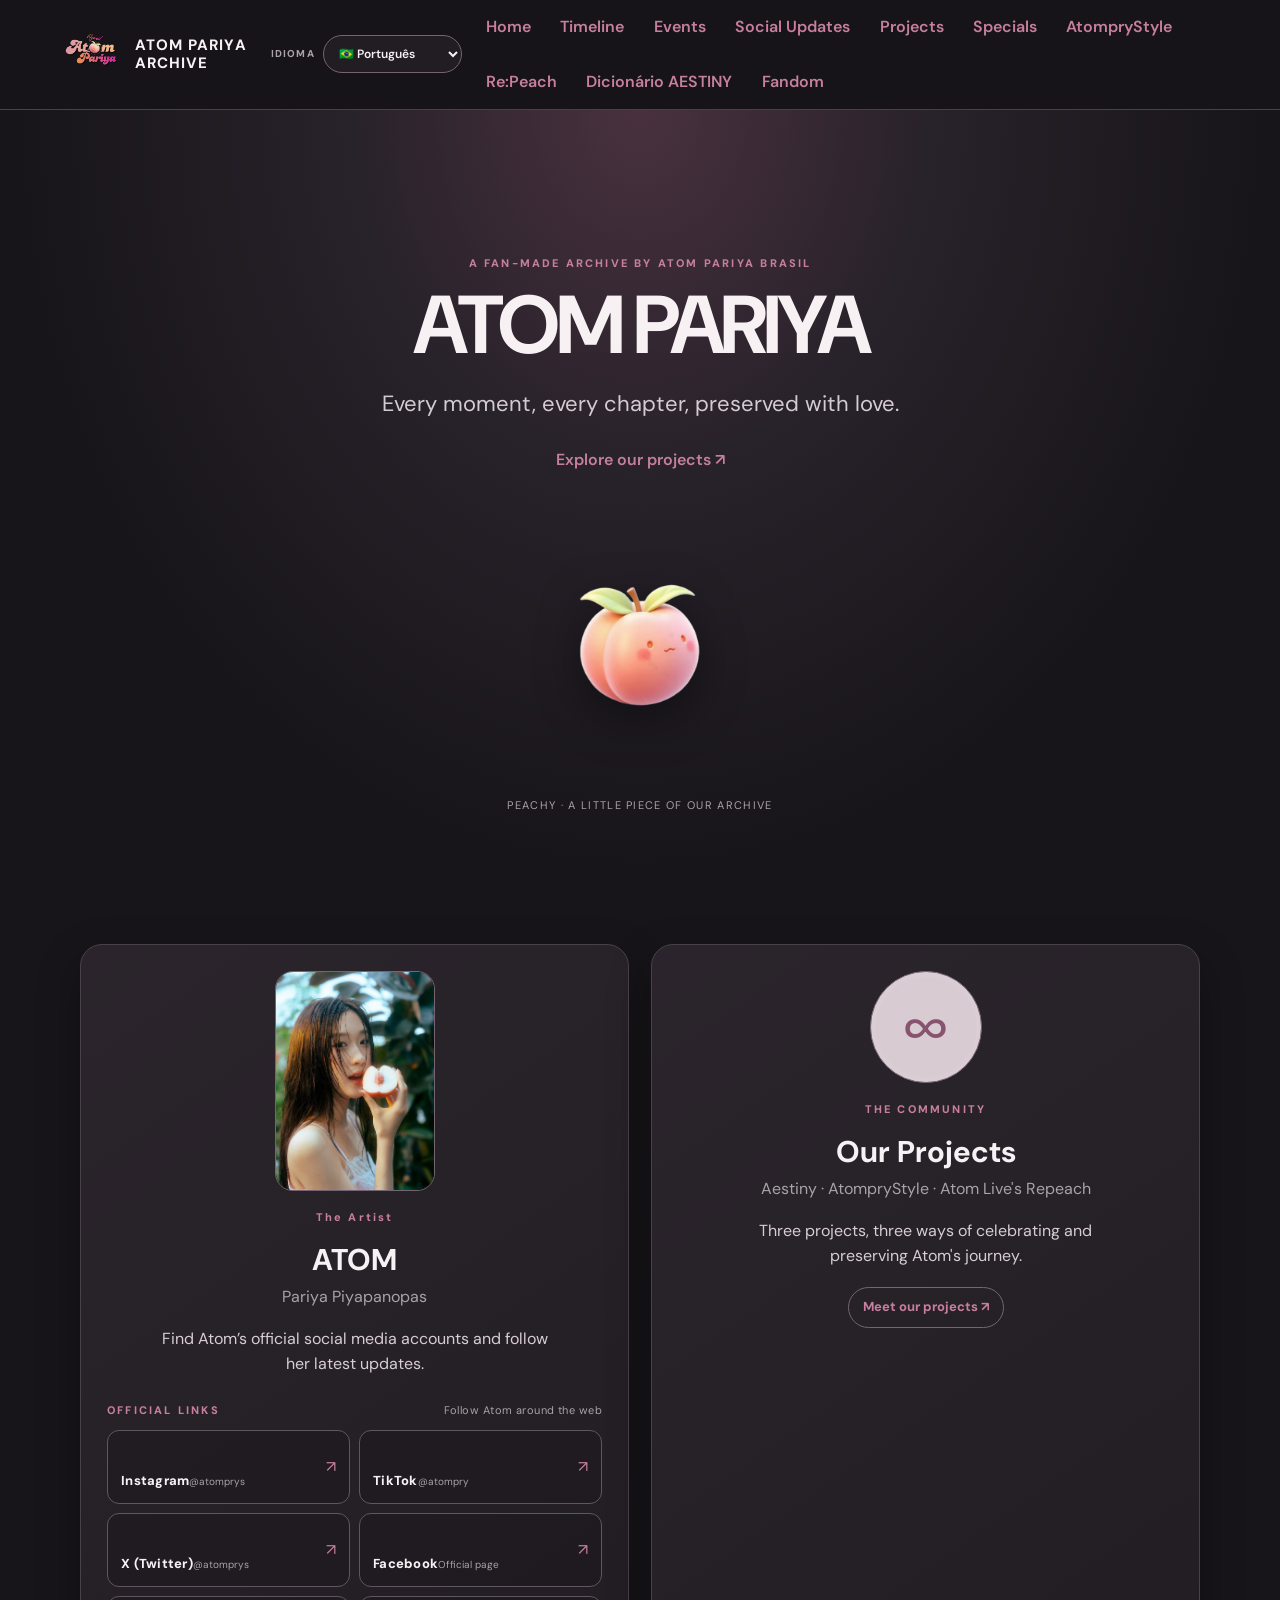
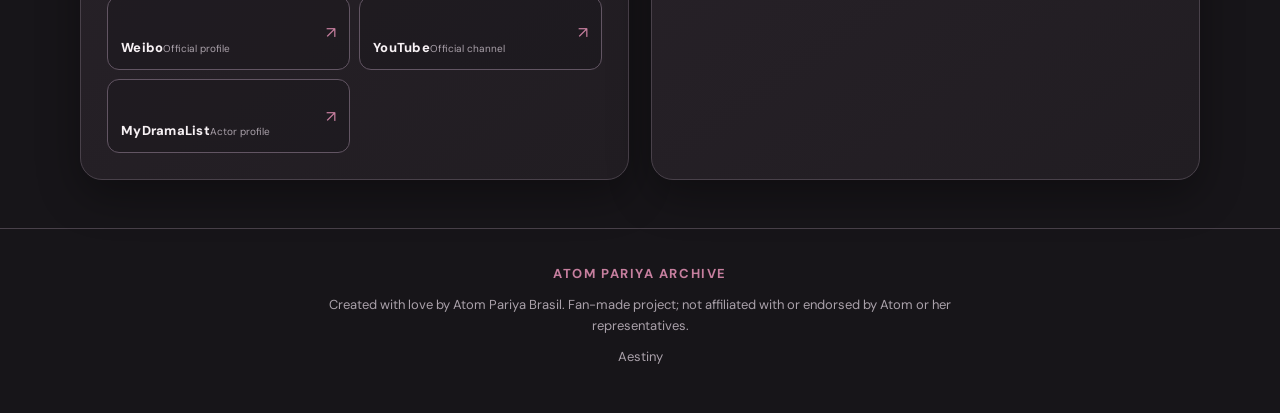
==== commit 09355ac3: "Add social platform logos to home profile links" ====
--- a/index.html
+++ b/index.html
@@ -39,13 +39,13 @@
       <p class="card-copy">Find Atom’s official social media accounts and follow her latest updates.</p>
       <div class="social-heading"><span class="eyebrow">OFFICIAL LINKS</span><span class="social-note">Follow Atom around the web</span></div>
       <div class="social-links">
-        <a href="https://www.instagram.com/atomprys?avpt=MWRrcW5yYWtlejJ3ZQ==" target="_blank" rel="noopener noreferrer"><span class="social-name">Instagram</span><span class="social-detail">@atomprys</span><span class="social-arrow">↗</span></a>
-        <a href="https://www.tiktok.com/@atompry?_r=1&_t=ZS-9Bi00PUHsOc" target="_blank" rel="noopener noreferrer"><span class="social-name">TikTok</span><span class="social-detail">@atompry</span><span class="social-arrow">↗</span></a>
-        <a href="https://x.com/atomprys?s=11" target="_blank" rel="noopener noreferrer"><span class="social-name">X (Twitter)</span><span class="social-detail">@atomprys</span><span class="social-arrow">↗</span></a>
-        <a href="https://www.facebook.com/share/1FZbXjCUi7/?mibextid=wwXIfr" target="_blank" rel="noopener noreferrer"><span class="social-name">Facebook</span><span class="social-detail">Official page</span><span class="social-arrow">↗</span></a>
-        <a href="https://weibo.com/u/8350121537" target="_blank" rel="noopener noreferrer"><span class="social-name">Weibo</span><span class="social-detail">Official profile</span><span class="social-arrow">↗</span></a>
-        <a href="https://youtube.com/@atomprysderr7944?si=LPF7q2s1HquQ-XQS" target="_blank" rel="noopener noreferrer"><span class="social-name">YouTube</span><span class="social-detail">Official channel</span><span class="social-arrow">↗</span></a>
-        <a href="https://mydramalist.com/people/19658-atom-pariya-piyapanopas" target="_blank" rel="noopener noreferrer"><span class="social-name">MyDramaList</span><span class="social-detail">Actor profile</span><span class="social-arrow">↗</span></a>
+        <a href="https://www.instagram.com/atomprys?avpt=MWRrcW5yYWtlejJ3ZQ==" target="_blank" rel="noopener noreferrer"><span class="social-brand-icon"><img src="https://cdn.simpleicons.org/instagram/FFFFFF" alt="" aria-hidden="true" loading="lazy"></span><span class="social-copy"><span class="social-name">Instagram</span><span class="social-detail">@atomprys</span></span><span class="social-arrow" aria-hidden="true">↗</span></a>
+        <a href="https://www.tiktok.com/@atompry?_r=1&_t=ZS-9Bi00PUHsOc" target="_blank" rel="noopener noreferrer"><span class="social-brand-icon"><img src="https://cdn.simpleicons.org/tiktok/FFFFFF" alt="" aria-hidden="true" loading="lazy"></span><span class="social-copy"><span class="social-name">TikTok</span><span class="social-detail">@atompry</span></span><span class="social-arrow" aria-hidden="true">↗</span></a>
+        <a href="https://x.com/atomprys?s=11" target="_blank" rel="noopener noreferrer"><span class="social-brand-icon"><img src="https://cdn.simpleicons.org/x/FFFFFF" alt="" aria-hidden="true" loading="lazy"></span><span class="social-copy"><span class="social-name">X (Twitter)</span><span class="social-detail">@atomprys</span></span><span class="social-arrow" aria-hidden="true">↗</span></a>
+        <a href="https://www.facebook.com/share/1FZbXjCUi7/?mibextid=wwXIfr" target="_blank" rel="noopener noreferrer"><span class="social-brand-icon"><img src="https://cdn.simpleicons.org/facebook/FFFFFF" alt="" aria-hidden="true" loading="lazy"></span><span class="social-copy"><span class="social-name">Facebook</span><span class="social-detail">Official page</span></span><span class="social-arrow" aria-hidden="true">↗</span></a>
+        <a href="https://weibo.com/u/8350121537" target="_blank" rel="noopener noreferrer"><span class="social-brand-icon"><img src="https://cdn.simpleicons.org/sinaweibo/FFFFFF" alt="" aria-hidden="true" loading="lazy"></span><span class="social-copy"><span class="social-name">Weibo</span><span class="social-detail">Official profile</span></span><span class="social-arrow" aria-hidden="true">↗</span></a>
+        <a href="https://youtube.com/@atomprysderr7944?si=LPF7q2s1HquQ-XQS" target="_blank" rel="noopener noreferrer"><span class="social-brand-icon"><img src="https://cdn.simpleicons.org/youtube/FFFFFF" alt="" aria-hidden="true" loading="lazy"></span><span class="social-copy"><span class="social-name">YouTube</span><span class="social-detail">Official channel</span></span><span class="social-arrow" aria-hidden="true">↗</span></a>
+        <a href="https://mydramalist.com/people/19658-atom-pariya-piyapanopas" target="_blank" rel="noopener noreferrer"><span class="social-brand-icon"><img src="https://www.google.com/s2/favicons?domain=mydramalist.com&sz=64" alt="" aria-hidden="true" loading="lazy"></span><span class="social-copy"><span class="social-name">MyDramaList</span><span class="social-detail">Actor profile</span></span><span class="social-arrow" aria-hidden="true">↗</span></a>
       </div>
     </article>
     <article class="profile-card project-profile">
@@ -98,8 +98,8 @@
       <div class="fandom-name-list">
         <article class="knowledge-card fandom-era"><p class="eyebrow">2015 EM DIANTE · AS PRIMEIRAS REFERÊNCIAS</p><h3>Peach 🍑</h3><p>Desde 2015, os primeiros fãs usavam “Peach” para se referir à Atom e também a si mesmos. Foi uma das primeiras formas carinhosas de criar uma identidade compartilhada entre ela e quem a acompanhava.</p></article>
         <article class="knowledge-card fandom-era"><p class="eyebrow">2023–2026 · FASE VIIS / GNEST</p><h3>Atomic</h3><p>Entre 2023 e 2026, “Atomic” foi usado para se referir aos fãs antigos de Atom e também aos fãs que a tinham como bias ou ult e a conheceram durante sua trajetória como trainee na GNEST/GMM Academy ou como integrante do VIIS.</p></article>
-        <article class="knowledge-card fandom-era"><p class="eyebrow">MARÇO–22 DE OUTUBRO DE 2026 · BROKEN (OF) LOVE</p><h3>Fayemily da Atom</h3><p>Na cerimônia de bênçãos de <em>Broken (Of) Love</em>, em março de 2026, Atom nos chamou pela primeira vez de “Fayemily” dela. Recebemos esse nome com muito carinho e continuamos a usá-lo. Ele representa o começo de mais um ciclo que Atom sonhava viver — e que tivemos o prazer de acompanhar, viver e construir junto com ela.</p></article>
-        <article class="knowledge-card fandom-era fandom-current"><p class="eyebrow">23 DE OUTUBRO DE 2026 · UM NOVO NOME OFICIAL</p><h3>AESTINY</h3><p>Em 23 de outubro de 2026, Atom nos nomeou oficialmente e nos chamou pela primeira vez de <strong>AESTINY</strong>.</p><p class="fandom-etymology"><strong>ATOM + AESTHETIC + INFINITY</strong></p><p>AESTINY nasce da junção de <strong>Atom</strong>, <strong>Aesthetic</strong> e <strong>Infinity</strong> — um nome que carrega a identidade da artista e a ideia de uma conexão que continua se expandindo.</p><p><a class="text-link" href="https://www.instagram.com/reel/De4ZEfQuX3F/?hvrq=Z3o1aGZkNTk3bTU5" target="_blank" rel="noopener noreferrer">Assistir ao vídeo com a tradução de Atom explicando o nome ↗</a></p></article>
+        <article class="knowledge-card fandom-era"><p class="eyebrow">MARÇO–22 DE OUTUBRO DE 2026 · BROKEN (OF) LOVE</p><h3>Fayemily da Atom</h3><p>Na cerimônia de bênçãos de Broken (Of) Love, em março de 2026, Atom nos chamou pela primeira vez de “Fayemily” dela. Recebemos esse nome com muito carinho e continuamos a usá-lo. Ele representa o começo de mais um ciclo que Atom sonhava viver — e que tivemos o prazer de acompanhar, viver e construir junto com ela.</p></article>
+        <article class="knowledge-card fandom-era fandom-current"><p class="eyebrow">23 DE OUTUBRO DE 2026 · UM NOVO NOME OFICIAL</p><h3>AESTINY</h3><p>Em 23 de outubro de 2026, Atom nos nomeou oficialmente e nos chamou pela primeira vez de AESTINY.</p><p class="fandom-etymology"><strong>ATOM + AESTHETIC + INFINITY</strong></p><p>AESTINY nasce da junção de Atom, Aesthetic e Infinity — um nome que carrega a identidade da artista e a ideia de uma conexão que continua se expandindo.</p><p><a class="text-link" href="https://www.instagram.com/reel/De4ZEfQuX3F/?hvrq=Z3o1aGZkNTk3bTU5" target="_blank" rel="noopener noreferrer">Assistir ao vídeo com a tradução de Atom explicando o nome ↗</a></p></article>
       </div>
       <div class="fandom-welcome">
         <p>É importante lembrar: esses nomes não nos dividem. Cada um nasceu em uma época e se tornou parte agregadora da história que vivemos com Atom. Não nos consideramos apenas um deles, mas a união de todos — porque cada fase compartilhada com Atom tornou nossos dias mais felizes e leves.</p>
--- a/styles.css
+++ b/styles.css
@@ -500,3 +500,23 @@
 .knowledge-card p:not(.eyebrow) { margin: 0; color: #d0c5ce; }
 .knowledge-card .eyebrow { margin-bottom: 7px; }
 @media (max-width: 650px) { .knowledge-grid { grid-template-columns: 1fr; } }
+
+/* Fandom naming history and Peachy mascot */
+.fandom-story { max-width: 980px; }
+.fandom-lead { font-size: 1.08rem; line-height: 1.75; color: var(--text); margin: 0 0 24px; }
+.fandom-name-list { display: grid; grid-template-columns: repeat(2,minmax(0,1fr)); gap: 14px; }
+.fandom-era { height: 100%; }
+.fandom-era h3 { font-size: 1.35rem; }
+.fandom-current { border-color: rgba(219,153,190,.55); }
+.fandom-etymology { margin: 12px 0 !important; letter-spacing: .08em; color: var(--accent) !important; }
+.fandom-era .text-link { display: inline-block; margin-top: 12px; color: var(--accent); text-decoration: underline; text-underline-offset: 3px; }
+.fandom-welcome { margin: 24px 0 30px; padding: 22px 24px; border-left: 2px solid var(--accent); background: var(--panel); border-radius: 0 14px 14px 0; }
+.fandom-welcome p { line-height: 1.8; }
+.fandom-welcome p:last-child { margin-bottom: 0; }
+.fandom-mascot { margin-top: 28px; }
+.fandom-mascot .section-heading { margin-bottom: 14px; }
+.fandom-mascot h3 { font-size: 1.5rem; }
+.mascot-layout { display: grid; grid-template-columns: minmax(150px,250px) minmax(0,1fr); gap: 24px; align-items: center; }
+.mascot-layout img { display: block; width: 100%; max-width: 230px; height: auto; object-fit: contain; }
+.mascot-layout p { line-height: 1.8; }
+@media (max-width: 650px) { .fandom-name-list { grid-template-columns: 1fr; } .mascot-layout { grid-template-columns: 1fr; } .mascot-layout img { max-width: 180px; margin: 0 auto; } }
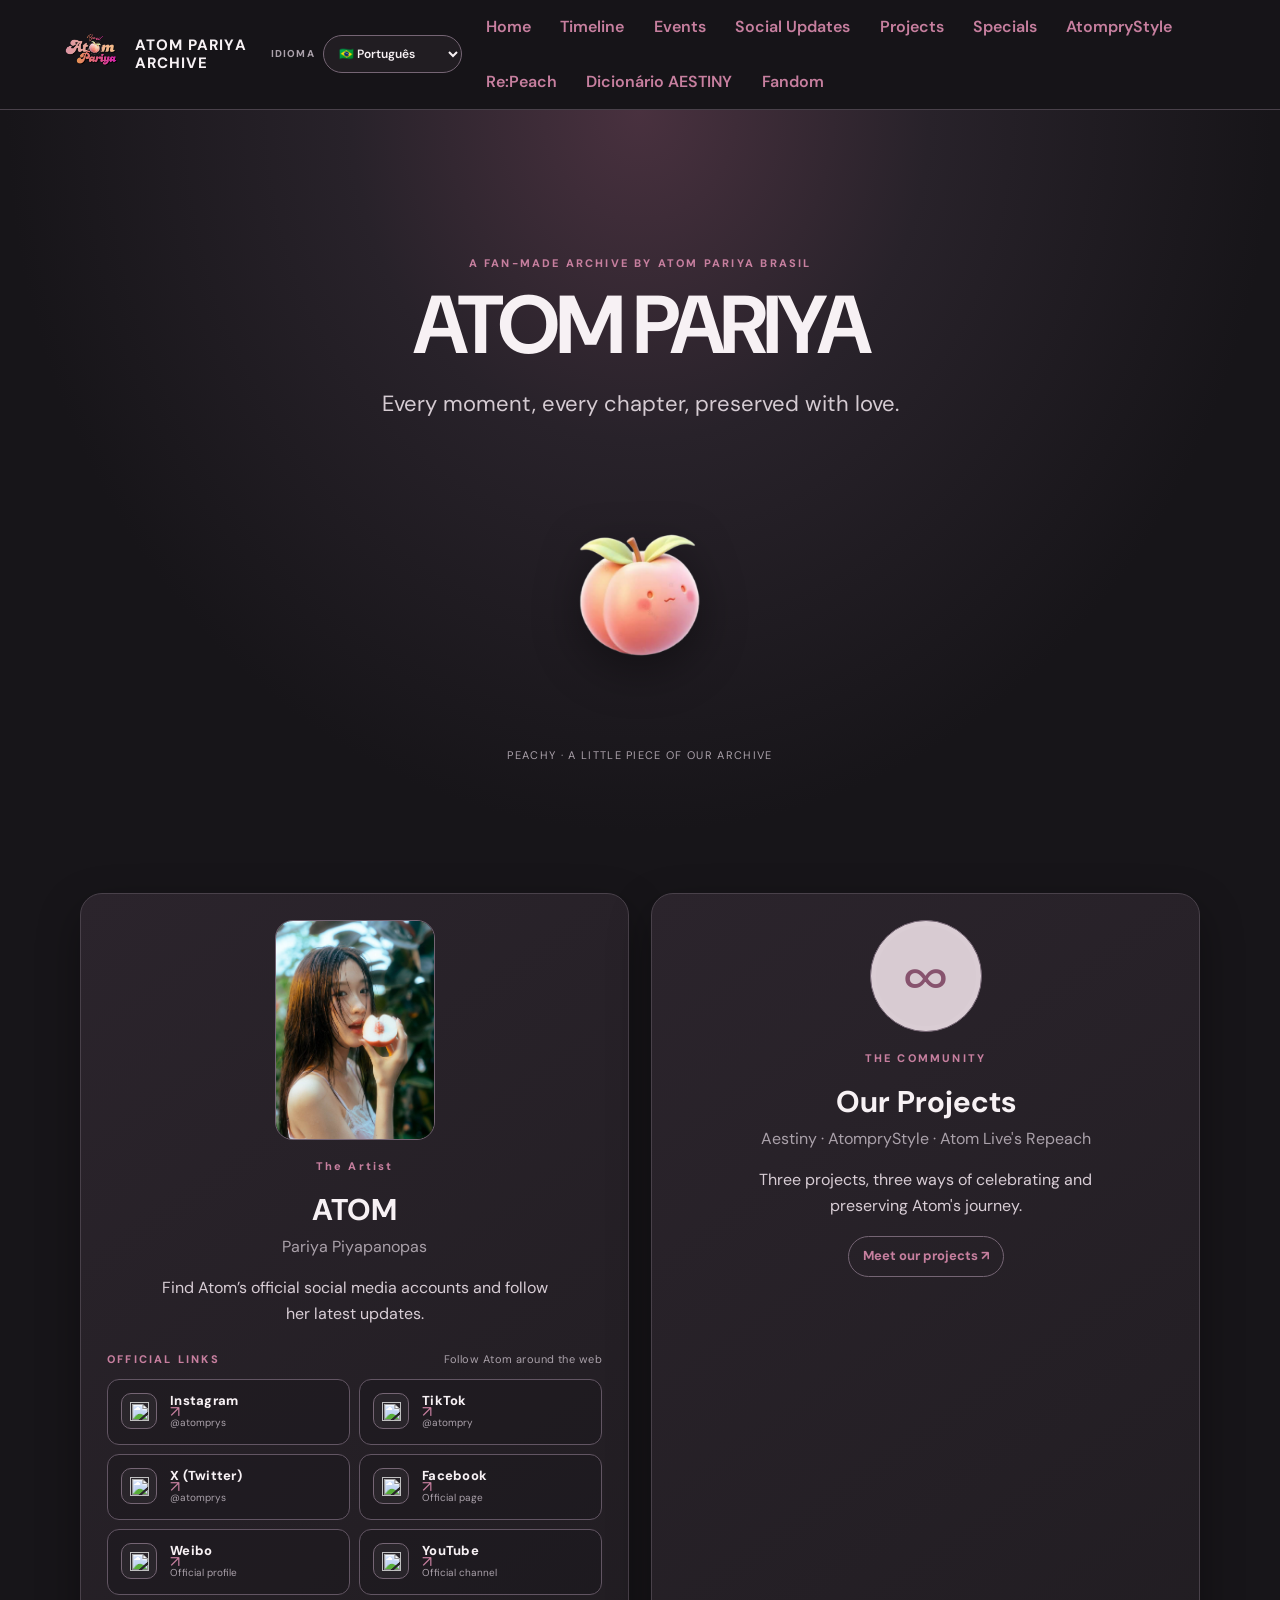
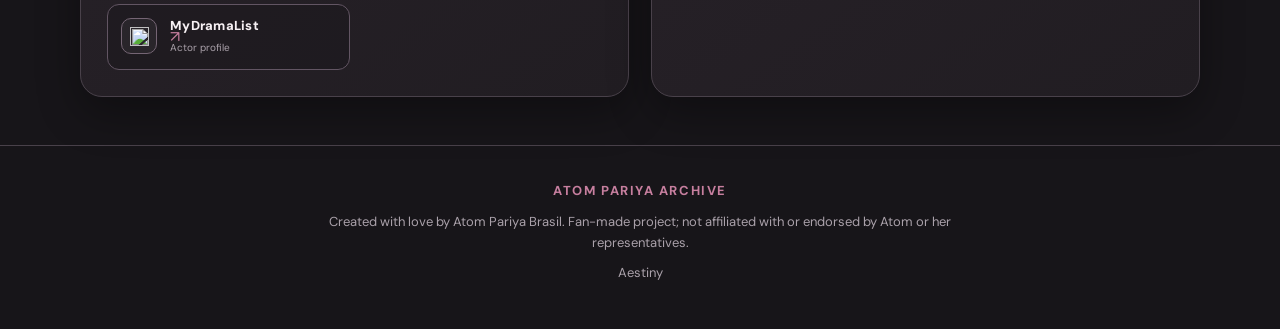
==== commit 4df89830: "Remove inactive projects link from home hero" ====
--- a/index.html
+++ b/index.html
@@ -24,7 +24,6 @@
     <p class="eyebrow">A FAN-MADE ARCHIVE BY ATOM PARIYA BRASIL</p>
     <h1>ATOM PARIYA</h1>
     <p class="subtitle">Every moment, every chapter, preserved with love.</p>
-    <a class="text-link" href="#projects">Explore our projects ↗</a>
     <div class="peachy-showcase" aria-label="Mascote Peachy em diferentes versões">
       <img id="peachy-rotator" src="1.%20assets/Peachy/Padrao/6.png" alt="Mascote Peachy — toque para ver a próxima arte; toque e segure para ampliar" loading="eager" role="button" tabindex="0" aria-label="Peachy. Toque para trocar a arte; toque e segure para ampliar.">
       <span>Peachy · A little piece of our archive</span>
--- a/styles.css
+++ b/styles.css
@@ -92,6 +92,14 @@
   border-radius: 12px; background: #17151966; color: var(--cream);
   text-decoration: none; text-align: left; transition: border-color .2s ease, background .2s ease, transform .2s ease;
 }
+
+.social-links a { grid-template-columns: 38px minmax(0, 1fr) auto; gap: 0 11px; min-height: 66px; padding: 10px 13px; }
+.social-brand-icon { width: 36px; height: 36px; display: grid; place-items: center; grid-column: 1; grid-row: 1; border: 1px solid #756574; border-radius: 10px; background: #ffffff0b; }
+.social-brand-icon img { display: block; width: 19px; height: 19px; object-fit: contain; }
+.social-copy { display: flex; flex-direction: column; gap: 3px; grid-column: 2; grid-row: 1; min-width: 0; }
+.social-detail { grid-column: auto; overflow-wrap: anywhere; }
+.social-arrow { grid-column: 3; grid-row: 1; }
+
 .social-name { font-size: 13px; font-weight: 800; letter-spacing: .02em; }
 .social-detail { color: var(--muted); font-size: 10px; grid-column: 1; }
 .social-arrow { color: var(--pink); font-size: 16px; grid-column: 2; grid-row: 1 / span 2; }
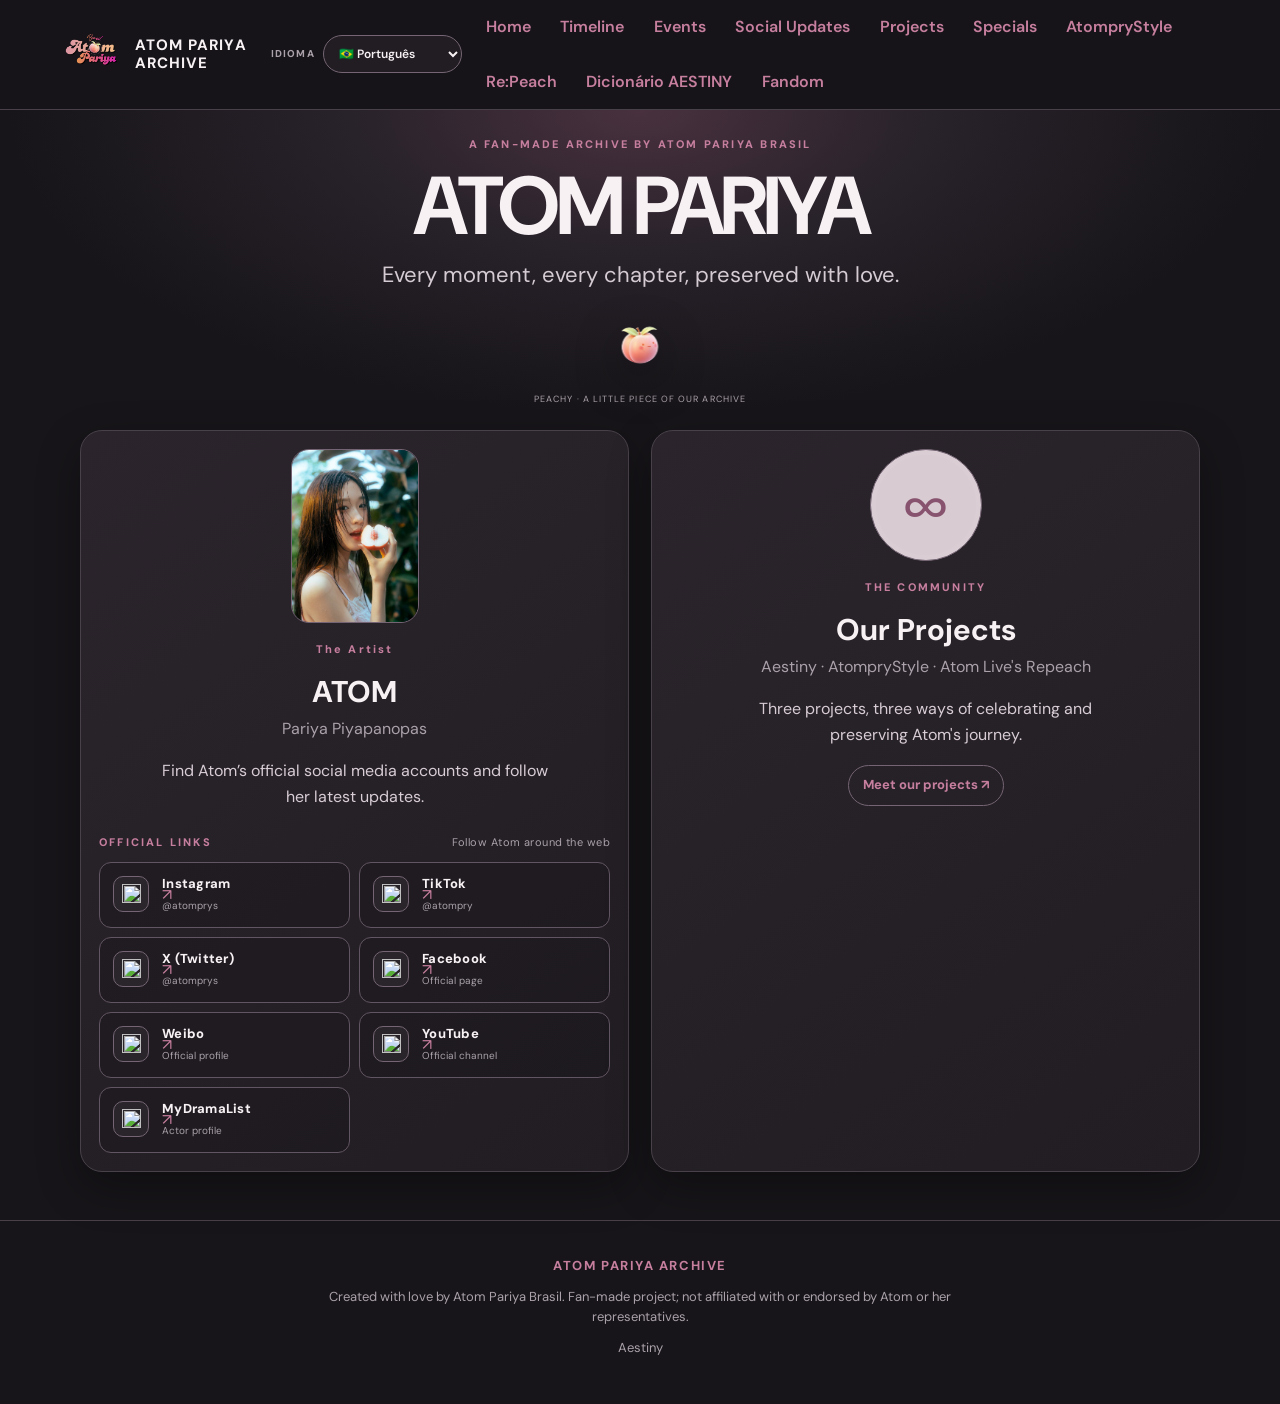
==== commit 6908fb13: "Refresh stylesheet cache for compact home layout" ====
--- a/index.html
+++ b/index.html
@@ -6,7 +6,7 @@
   <meta name="theme-color" content="#171318">
   <title>Atom Pariya Archive | Brazil</title>
   <meta name="description" content="A fan-made archive dedicated to Atom Pariya, created by Atom Pariya Brasil.">
-  <link rel="stylesheet" href="styles.css?v=projects-catalogue-2026-1">
+  <link rel="stylesheet" href="styles.css?v=home-compact-2026-2">
 </head>
 <body>
 <header class="site-header">
--- a/styles.css
+++ b/styles.css
@@ -528,3 +528,40 @@
 .mascot-layout img { display: block; width: 100%; max-width: 230px; height: auto; object-fit: contain; }
 .mascot-layout p { line-height: 1.8; }
 @media (max-width: 650px) { .fandom-name-list { grid-template-columns: 1fr; } .mascot-layout { grid-template-columns: 1fr; } .mascot-layout img { max-width: 180px; margin: 0 auto; } }
+
+
+/* Compact home hero: bring Atom's profile into the first screen */
+.hero { padding: 26px 16px 12px; }
+.hero h1 { margin: 4px 0 8px; }
+.hero .subtitle { margin-bottom: 8px; }
+.peachy-showcase { margin: 8px auto 0; gap: 3px; }
+.peachy-showcase img { width: min(180px, 48vw); height: 88px; }
+.peachy-showcase span { font-size: 9px; }
+.profiles { margin-top: 0; padding-top: 12px; }
+.profile-card { padding: 18px; }
+.portrait-atom { width: 128px; height: 174px; }
+@media (max-width: 760px) {
+  .hero { padding: 18px 12px 8px; }
+  .peachy-showcase { margin-top: 6px; }
+  .peachy-showcase img { width: min(150px, 42vw); height: 68px; }
+  .profiles { padding-top: 8px; }
+  .profile-card { padding: 16px; }
+  .portrait-atom { width: 112px; height: 150px; }
+}
+
+/* Final mobile first-screen spacing: remove the empty bands around Peachy */
+@media (max-width: 760px) {
+  .site-header { padding-top: 8px; padding-bottom: 8px; column-gap: 10px; row-gap: 4px; }
+  .brand-logo { height: 48px; }
+  .brand { gap: 8px; }
+  .hero { padding: 8px 12px 0; }
+  .hero .eyebrow { margin-bottom: 4px; font-size: 9px; letter-spacing: .14em; }
+  .hero h1 { font-size: clamp(34px, 8vw, 52px); margin: 2px 0 4px; }
+  .hero .subtitle { font-size: 15px; line-height: 1.3; margin: 0 auto; }
+  .peachy-showcase { margin: 0 auto; gap: 0; }
+  .peachy-showcase img { width: min(150px, 40vw); height: 112px; }
+  .peachy-showcase span { font-size: 8px; line-height: 1.2; letter-spacing: .09em; }
+  .profiles { padding-top: 2px; }
+  .profile-card { padding: 14px; }
+  .portrait-atom { width: 108px; height: 144px; }
+}
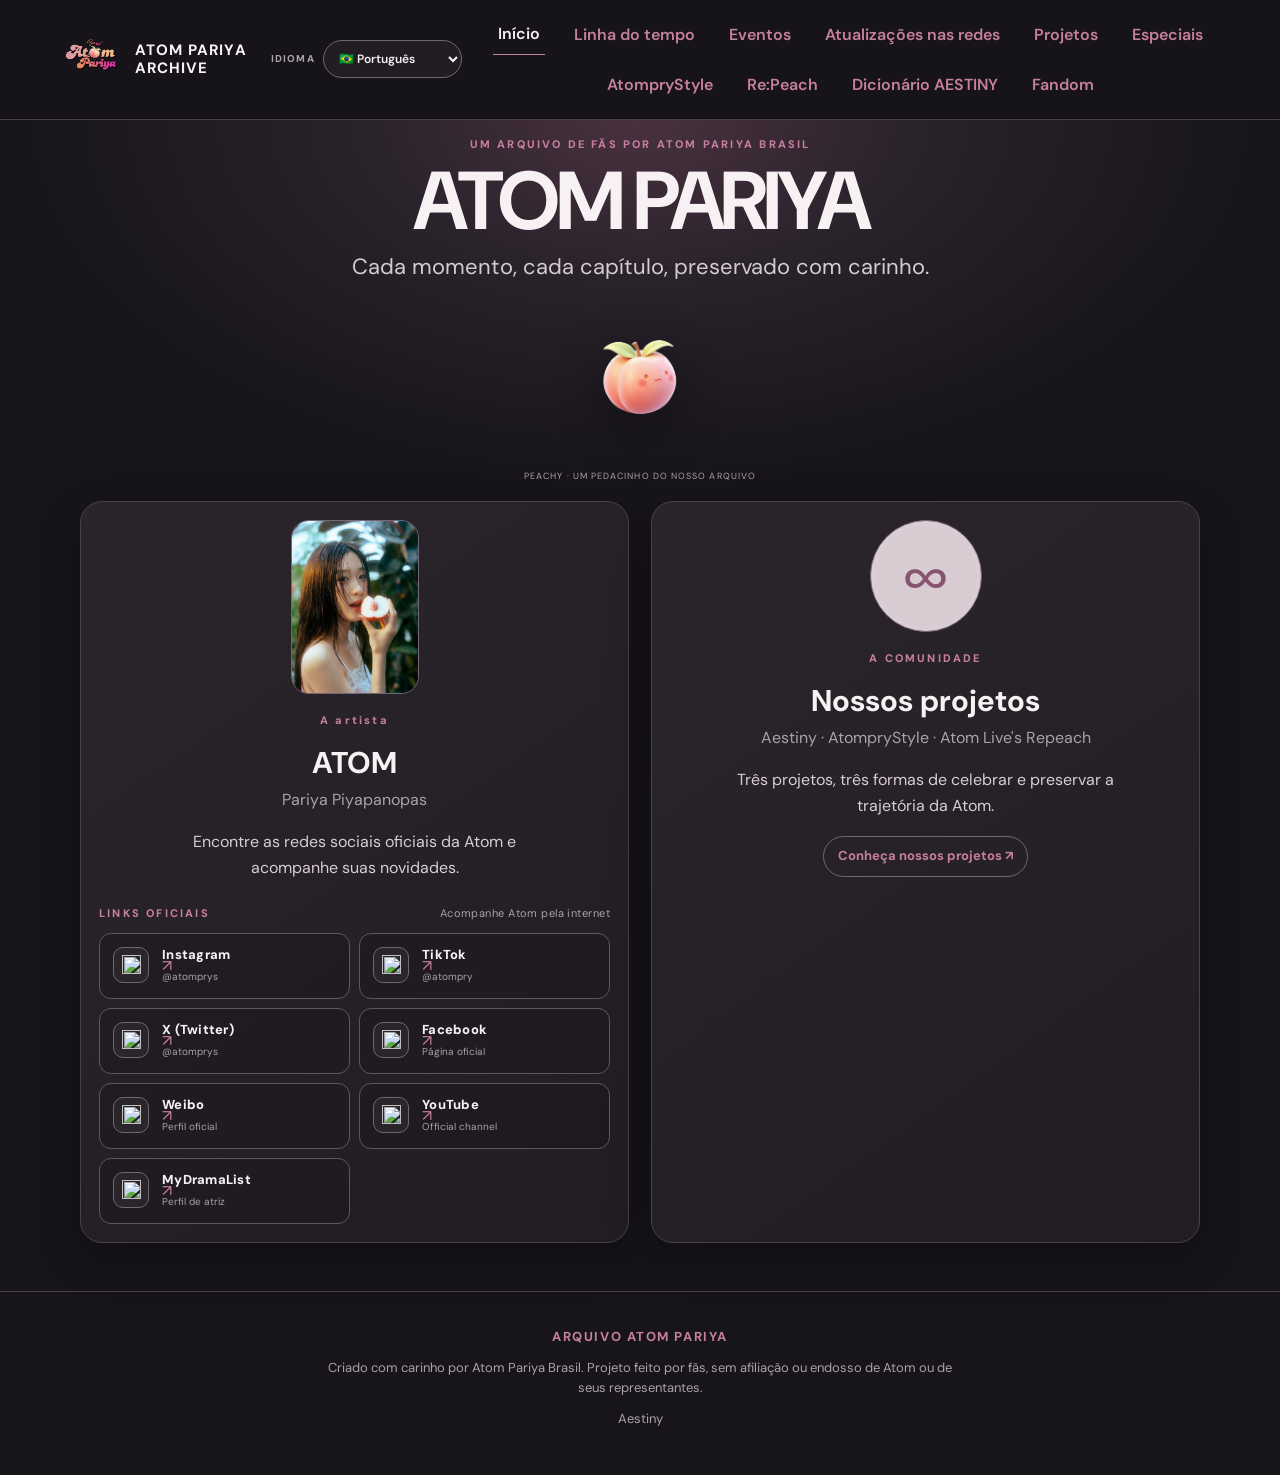
==== commit f6b78657: "Refresh CSS and JavaScript cache versions" ====
--- a/index.html
+++ b/index.html
@@ -6,7 +6,7 @@
   <meta name="theme-color" content="#171318">
   <title>Atom Pariya Archive | Brazil</title>
   <meta name="description" content="A fan-made archive dedicated to Atom Pariya, created by Atom Pariya Brasil.">
-  <link rel="stylesheet" href="styles.css?v=home-compact-2026-2">
+  <link rel="stylesheet" href="styles.css?v=full-repair-20261126-1">
 </head>
 <body>
 <header class="site-header">
@@ -651,6 +651,6 @@
   </section>
 </main>
 <footer><strong>ATOM PARIYA ARCHIVE</strong><p>Created with love by Atom Pariya Brasil. Fan-made project; not affiliated with or endorsed by Atom or her representatives.</p><span>Aestiny</span></footer>
-<script src="script.js?v=peachy-all-sections-1"></script>
+<script src="script.js?v=full-repair-20261126-1"></script>
 </body>
 </html>
--- a/styles.css
+++ b/styles.css
@@ -565,3 +565,52 @@
   .profile-card { padding: 14px; }
   .portrait-atom { width: 108px; height: 144px; }
 }
+
+
+/* Navigation reliability: keep the mobile menu above page content and clickable. */
+.site-header { position: relative; z-index: 50; }
+.site-header nav { position: relative; z-index: 51; }
+.site-header nav a { display: inline-flex; align-items: center; min-height: 36px; position: relative; z-index: 52; }
+@media (max-width: 760px) {
+  .site-header nav { width: 100%; }
+  .site-header nav.open { display: flex !important; visibility: visible; opacity: 1; pointer-events: auto; }
+  .site-header nav a { width: 100%; padding: 9px 8px; }
+  .menu-toggle { position: relative; z-index: 53; }
+}
+
+
+/* Complete navigation + Peachy restoration, 26 Nov 2026 */
+.site-header { position: sticky; top: 0; z-index: 1000; isolation: isolate; }
+.site-header nav {
+  display:flex; flex:1 1 100%; flex-wrap:wrap; justify-content:center; align-items:center;
+  gap:10px clamp(12px,2vw,24px); min-width:0;
+}
+.site-header nav a { display:inline-flex; align-items:center; justify-content:center; min-height:40px; padding:7px 5px; position:relative; z-index:2; }
+.hero.page-active { display:block !important; }
+.hero.page-hidden { display:none !important; }
+.hero { padding:16px 16px 5px; }
+.hero .eyebrow { margin-bottom:5px; }
+.hero h1 { margin:3px 0 5px; }
+.hero .subtitle { margin-bottom:4px; }
+.peachy-showcase { margin:4px auto 0; gap:3px; }
+.peachy-showcase img { width:min(250px,60vw); height:178px; object-fit:contain; }
+.peachy-showcase span { font-size:9px; }
+.section-peachy { width:clamp(52px,6vw,68px); height:clamp(52px,6vw,68px); }
+.mascot-layout img { max-width:250px; }
+@media (max-width:760px) {
+  .site-header { position:sticky; top:0; z-index:1000; }
+  .site-header nav {
+    display:none; flex:1 0 100%; width:100%; max-height:min(68vh,520px);
+    overflow-y:auto; overscroll-behavior:contain; flex-direction:column; align-items:stretch;
+    justify-content:flex-start; gap:2px; padding:10px 12px 14px; margin-top:5px;
+    border:1px solid var(--line); border-radius:14px; background:#171318; box-shadow:0 14px 30px #0008;
+  }
+  .site-header nav.open { display:flex !important; visibility:visible; opacity:1; pointer-events:auto; }
+  .site-header nav a { width:100%; min-height:44px; justify-content:flex-start; padding:10px 12px; border-radius:8px; }
+  .site-header nav a:active, .site-header nav a[aria-current="page"] { background:#a95f8222; }
+  .menu-toggle { position:relative; z-index:1002; min-width:44px; min-height:44px; }
+  .peachy-showcase { margin:2px auto 0; }
+  .peachy-showcase img { width:min(215px,58vw); height:148px; }
+  .section-peachy { width:50px; height:50px; }
+  .mascot-layout img { max-width:210px; }
+}
